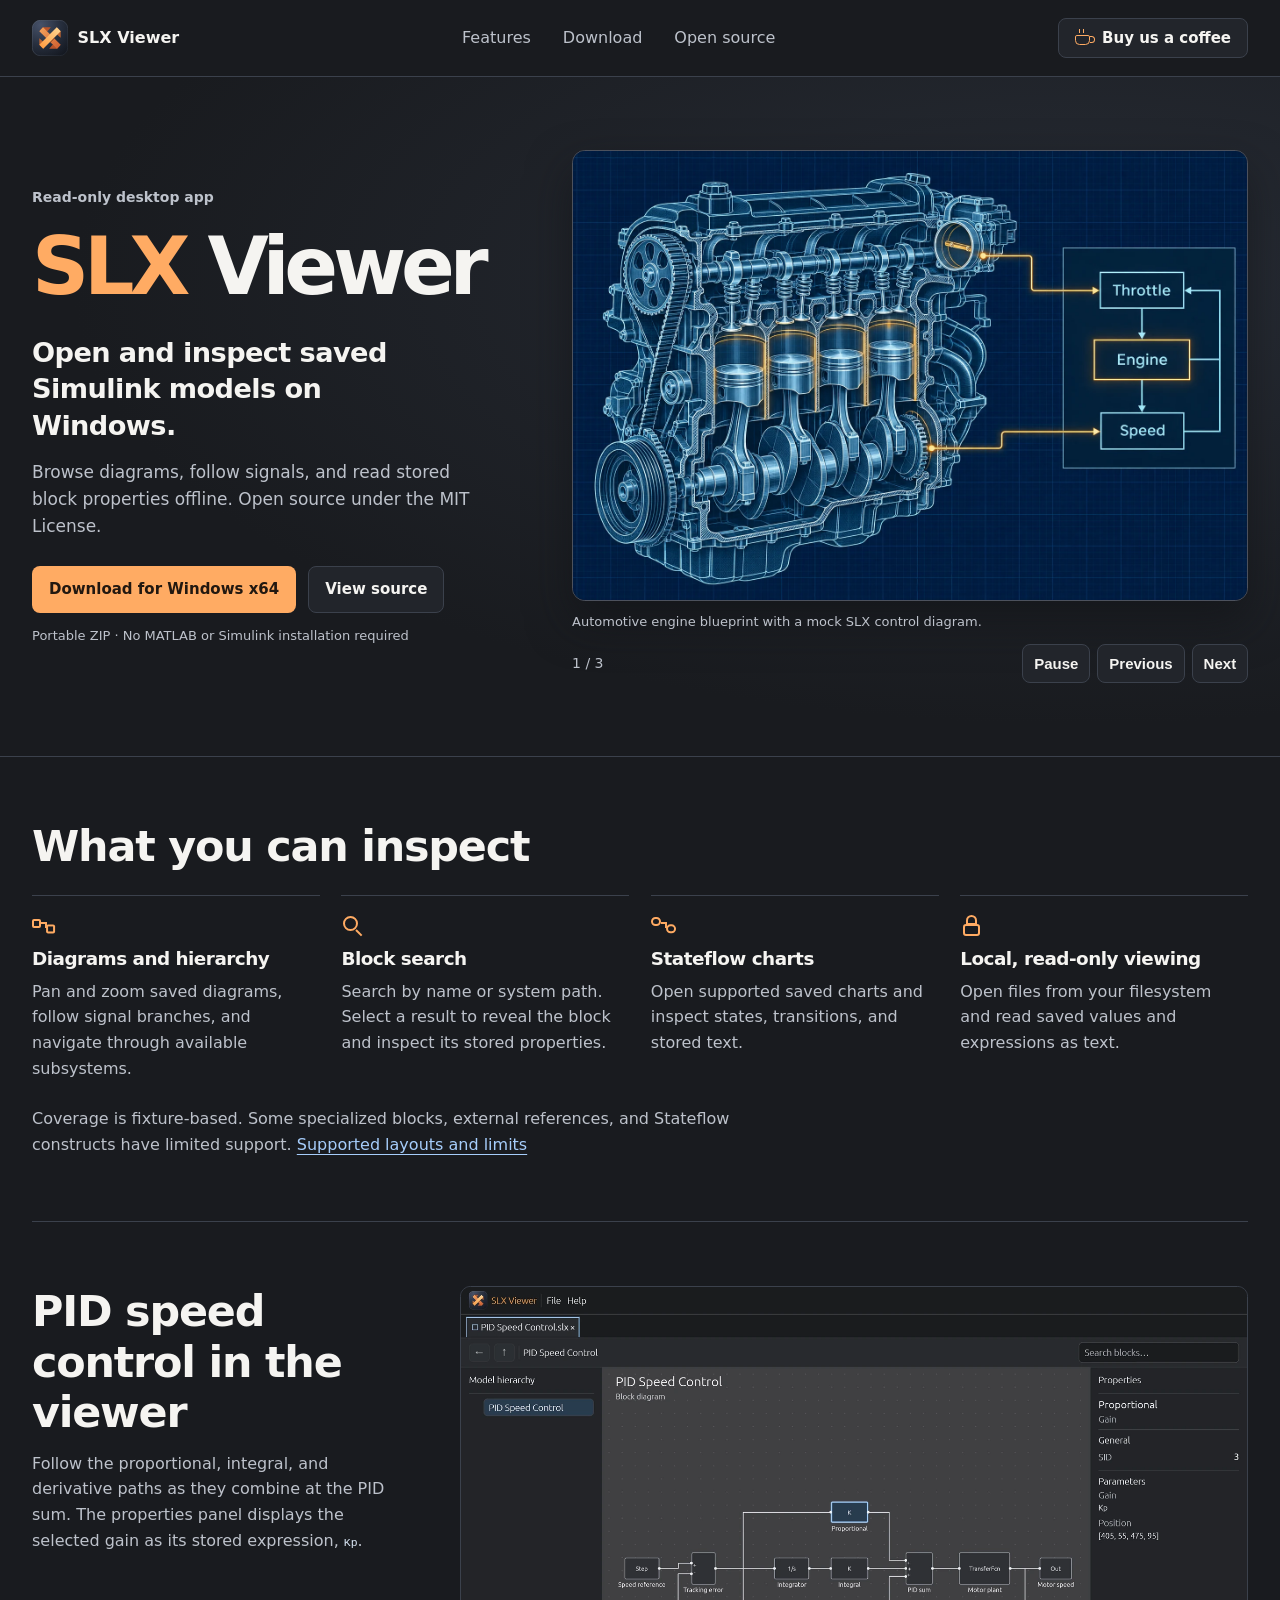
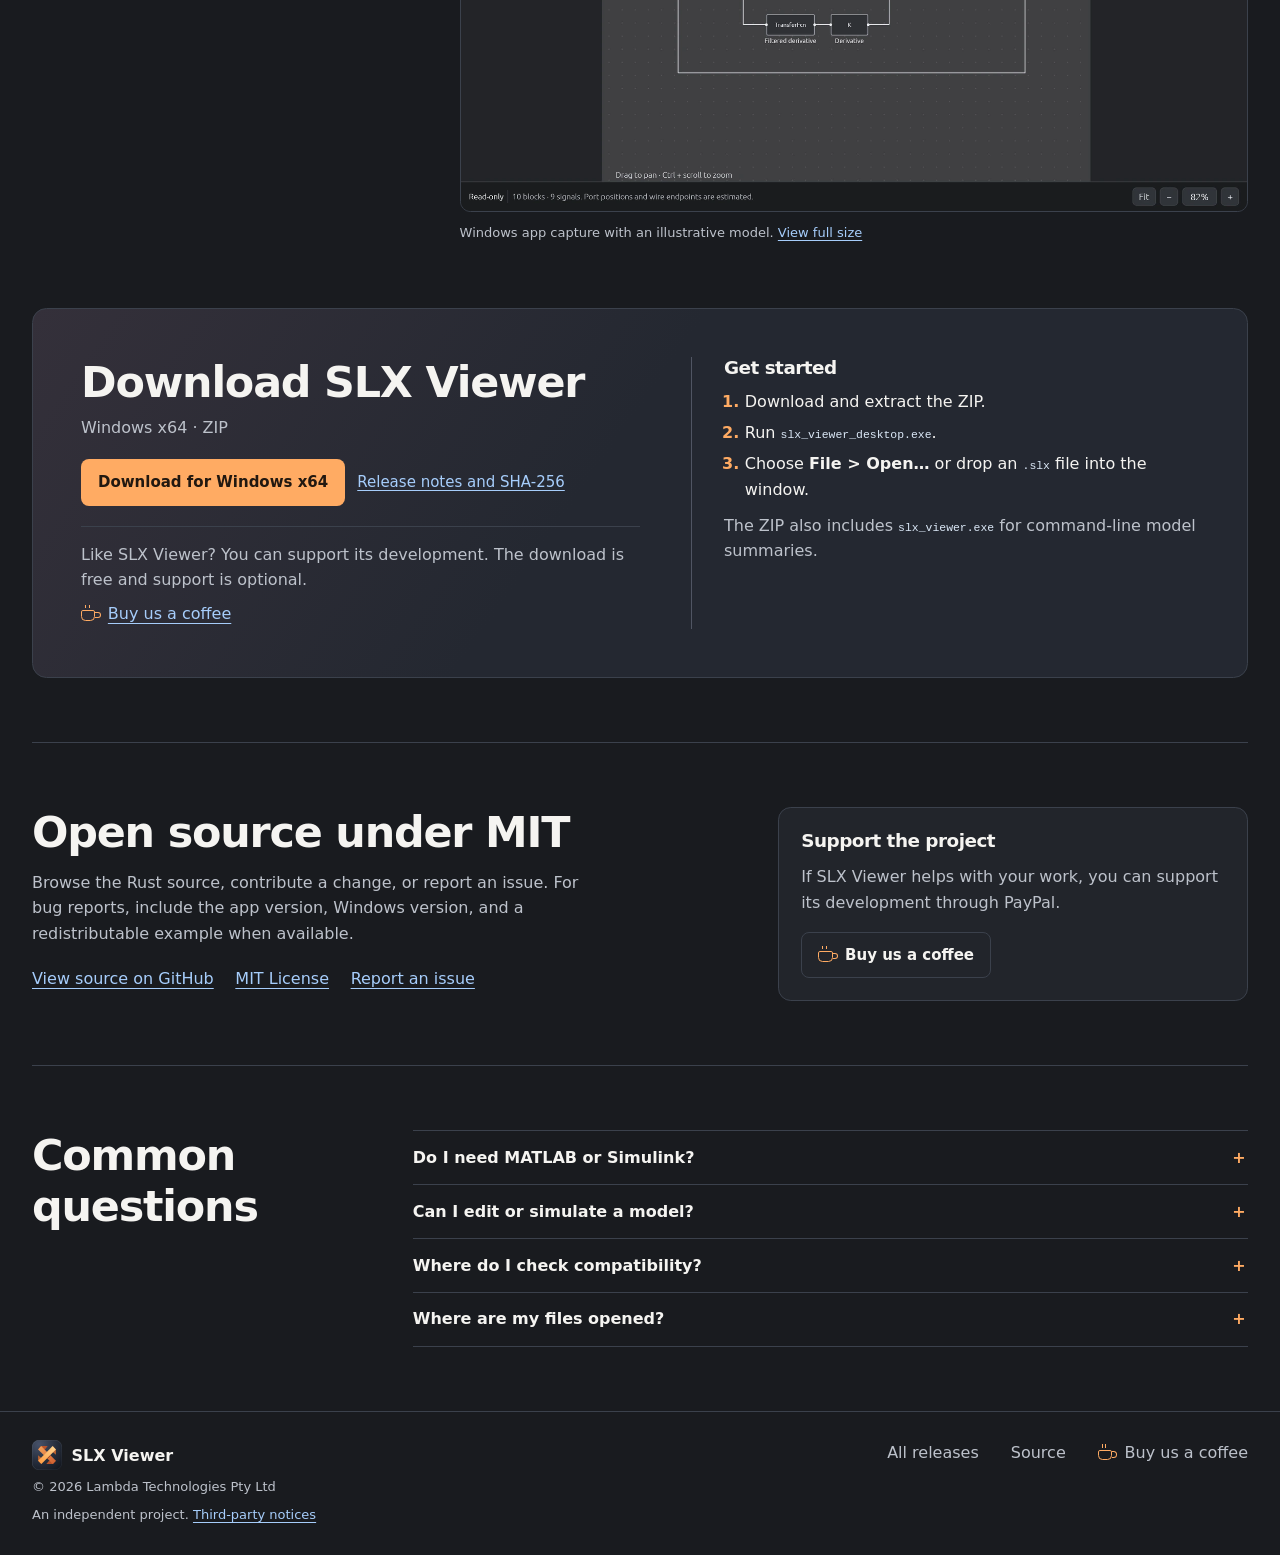
==== website/public/index.html @ ad34a879 "Update website with engineering slides and PID preview" ====
<!doctype html>
<html lang="en">
<head>
  <meta charset="utf-8">
  <meta name="viewport" content="width=device-width, initial-scale=1">
  <meta name="theme-color" content="#191b1f">
  <meta name="description" content="Inspect saved Simulink SLX models on Windows. Browse diagrams, follow signals, and read block properties offline with the open-source SLX Viewer.">
  <meta property="og:type" content="website">
  <meta property="og:title" content="SLX Viewer — Offline Simulink model viewer">
  <meta property="og:description" content="Open and inspect saved Simulink SLX models on Windows with a free, read-only desktop viewer.">
  <meta property="og:image" content="https://slxviewer-website.vercel.app/assets/hero-engine.webp">
  <meta property="og:image:alt" content="An engine blueprint beside an illustrative SLX control diagram.">
  <title>SLX Viewer — Offline Simulink model viewer</title>
  <link rel="icon" href="assets/slx-viewer-logo.svg" type="image/svg+xml">
  <link rel="stylesheet" href="styles.css">
  <script src="hero-slides.js" defer></script>
</head>
<body>
  <a class="skip" href="#main">Skip to content</a>
  <header class="site-header" id="top">
    <div class="wrap header-inner">
      <a class="brand" href="#top">
        <img src="assets/slx-viewer-logo.svg" width="36" height="36" alt="">
        <span>SLX Viewer</span>
      </a>
      <nav aria-label="Main navigation">
        <a href="#features">Features</a>
        <a href="#download">Download</a>
        <a href="#open-source">Open source</a>
      </nav>
      <a class="button button-secondary header-link coffee-button" href="https://www.paypal.com/paypalme/12dazapp"><span class="cup" aria-hidden="true"></span>Buy us a coffee</a>
    </div>
  </header>

  <main id="main">
    <section class="hero" aria-labelledby="hero-title">
      <div class="wrap hero-inner">
        <div class="hero-copy">
          <p class="platform">Read-only desktop app</p>
          <h1 id="hero-title"><span>SLX</span> Viewer</h1>
          <p class="hero-lead">Open and inspect saved Simulink models on Windows.</p>
          <p class="hero-description">Browse diagrams, follow signals, and read stored block properties offline. Open source under the MIT License.</p>
          <div class="actions">
            <a class="button button-primary" href="https://github.com/Ala-Ismail/slx_viewer/releases/latest/download/slx_viewer-windows-x64.zip">Download for Windows x64</a>
            <a class="button button-secondary" href="https://github.com/Ala-Ismail/slx_viewer">View source</a>
          </div>
          <p class="download-note">Portable ZIP · No MATLAB or Simulink installation required</p>
        </div>
        <div class="hero-carousel" role="region" aria-label="Engineering image slideshow" data-carousel>
          <figure class="hero-figure" data-slide>
            <img src="assets/hero-engine.webp" width="1536" height="1024" alt="An automotive engine blueprint beside an illustrative throttle, engine, and speed control diagram." fetchpriority="high">
            <figcaption>Automotive engine blueprint with a mock SLX control diagram.</figcaption>
          </figure>
          <figure class="hero-figure" data-slide hidden>
            <img src="assets/hero-wind.webp" width="1536" height="1024" alt="A wind turbine beside an illustrative model and equations for wind power and tip-speed ratio." fetchpriority="low">
            <figcaption>Wind turbine with a mock model and wind power equations.</figcaption>
          </figure>
          <figure class="hero-figure" data-slide hidden>
            <img src="assets/hero-race.webp" width="1536" height="1024" alt="A graphite and orange race car beneath a mock state diagram that cycles through Brake, Turn In, and Accelerate." fetchpriority="low">
            <figcaption>Race car with a mock Stateflow-style diagram for cornering.</figcaption>
          </figure>
          <div class="carousel-controls" hidden>
            <span class="slide-count" data-count aria-hidden="true">1 / 3</span>
            <div class="slide-buttons">
              <button type="button" class="button button-secondary" data-rotation>Pause</button>
              <button type="button" class="button button-secondary" data-previous>Previous</button>
              <button type="button" class="button button-secondary" data-next>Next</button>
            </div>
          </div>
          <p class="sr-only" data-announcement aria-live="polite" aria-atomic="true"></p>
        </div>
      </div>
    </section>

    <section class="wrap section" id="features" aria-labelledby="features-title">
      <h2 id="features-title">What you can inspect</h2>
      <div class="features">
        <article>
          <span class="feature-icon diagram-icon" aria-hidden="true"></span>
          <h3>Diagrams and hierarchy</h3>
          <p>Pan and zoom saved diagrams, follow signal branches, and navigate through available subsystems.</p>
        </article>
        <article>
          <span class="feature-icon search-icon" aria-hidden="true"></span>
          <h3>Block search</h3>
          <p>Search by name or system path. Select a result to reveal the block and inspect its stored properties.</p>
        </article>
        <article>
          <span class="feature-icon chart-icon" aria-hidden="true"></span>
          <h3>Stateflow charts</h3>
          <p>Open supported saved charts and inspect states, transitions, and stored text.</p>
        </article>
        <article>
          <span class="feature-icon lock-icon" aria-hidden="true"></span>
          <h3>Local, read-only viewing</h3>
          <p>Open files from your filesystem and read saved values and expressions as text.</p>
        </article>
      </div>
      <p class="compatibility">Coverage is fixture-based. Some specialized blocks, external references, and Stateflow constructs have limited support. <a href="https://github.com/Ala-Ismail/slx_viewer#14-supported-layouts-and-limits">Supported layouts and limits</a></p>
    </section>

    <section class="wrap section model-preview" aria-labelledby="pid-title">
      <div class="model-copy">
        <h2 id="pid-title">PID speed control in the viewer</h2>
        <p>Follow the proportional, integral, and derivative paths as they combine at the PID sum. The properties panel displays the selected gain as its stored expression, <code>Kp</code>.</p>
      </div>
      <figure class="model-capture">
        <img src="assets/pid-control-capture.webp" width="1536" height="1024" alt="SLX Viewer with an illustrative closed-loop PID diagram. Proportional, integral, and derivative branches feed a motor plant. The selected proportional gain is Kp." loading="lazy" decoding="async">
        <figcaption>Windows app capture with an illustrative model. <a href="assets/pid-control-capture.webp">View full size</a></figcaption>
      </figure>
    </section>

    <section class="wrap section download-section" id="download" aria-labelledby="download-title">
      <div class="download-panel">
        <div>
          <h2 id="download-title">Download SLX Viewer</h2>
          <p class="package-label">Windows x64 · ZIP</p>
          <div class="actions download-actions">
            <a class="button button-primary" href="https://github.com/Ala-Ismail/slx_viewer/releases/latest/download/slx_viewer-windows-x64.zip">Download for Windows x64</a>
            <a class="text-link" href="https://github.com/Ala-Ismail/slx_viewer/releases/latest">Release notes and SHA-256</a>
          </div>
          <div class="download-support">
            <p>Like SLX Viewer? You can support its development. The download is free and support is optional.</p>
            <a class="coffee-button" href="https://www.paypal.com/paypalme/12dazapp"><span class="cup" aria-hidden="true"></span>Buy us a coffee</a>
          </div>
        </div>
        <div class="setup">
          <h3>Get started</h3>
          <ol>
            <li>Download and extract the ZIP.</li>
            <li>Run <code>slx_viewer_desktop.exe</code>.</li>
            <li>Choose <strong>File &gt; Open…</strong> or drop an <code>.slx</code> file into the window.</li>
          </ol>
          <p>The ZIP also includes <code>slx_viewer.exe</code> for command-line model summaries.</p>
        </div>
      </div>
    </section>

    <section class="wrap section project" id="open-source" aria-labelledby="source-title">
      <div>
        <h2 id="source-title">Open source under MIT</h2>
        <p>Browse the Rust source, contribute a change, or report an issue. For bug reports, include the app version, Windows version, and a redistributable example when available.</p>
        <div class="project-links">
          <a href="https://github.com/Ala-Ismail/slx_viewer">View source on GitHub</a>
          <a href="https://github.com/Ala-Ismail/slx_viewer/blob/main/LICENSE">MIT License</a>
          <a href="https://github.com/Ala-Ismail/slx_viewer/issues">Report an issue</a>
        </div>
      </div>
      <aside class="support" aria-labelledby="support-title">
        <h3 id="support-title">Support the project</h3>
        <p>If SLX Viewer helps with your work, you can support its development through PayPal.</p>
        <a class="button button-secondary coffee-button" href="https://www.paypal.com/paypalme/12dazapp"><span class="cup" aria-hidden="true"></span>Buy us a coffee</a>
      </aside>
    </section>

    <section class="wrap section faq" aria-labelledby="faq-title">
      <h2 id="faq-title">Common questions</h2>
      <div class="questions">
        <details>
          <summary>Do I need MATLAB or Simulink?</summary>
          <p>The Windows desktop viewer runs offline without either application.</p>
        </details>
        <details>
          <summary>Can I edit or simulate a model?</summary>
          <p>SLX Viewer provides read-only inspection of saved diagrams, signals, and properties.</p>
        </details>
        <details>
          <summary>Where do I check compatibility?</summary>
          <p>See the <a href="https://github.com/Ala-Ismail/slx_viewer#14-supported-layouts-and-limits">supported layouts and limits</a> and the <a href="https://github.com/Ala-Ismail/slx_viewer/blob/main/tests/fixtures/README.md">fixture manifest</a>.</p>
        </details>
        <details>
          <summary>Where are my files opened?</summary>
          <p>The Windows app reads files from your local filesystem. The website provides information and download links.</p>
        </details>
      </div>
    </section>
  </main>

  <footer class="site-footer">
    <div class="wrap footer-inner">
      <div>
        <a class="brand" href="#top">
          <img src="assets/slx-viewer-logo.svg" width="30" height="30" loading="lazy" alt="">
          <span>SLX Viewer</span>
        </a>
        <p>© 2026 Lambda Technologies Pty Ltd</p>
        <p>An independent project. <a href="https://github.com/Ala-Ismail/slx_viewer/blob/main/THIRD_PARTY_NOTICES.txt">Third-party notices</a></p>
      </div>
      <nav aria-label="Footer navigation">
        <a href="https://github.com/Ala-Ismail/slx_viewer/releases">All releases</a>
        <a href="https://github.com/Ala-Ismail/slx_viewer">Source</a>
        <a class="coffee-button" href="https://www.paypal.com/paypalme/12dazapp"><span class="cup" aria-hidden="true"></span>Buy us a coffee</a>
      </nav>
    </div>
  </footer>
</body>
</html>
---- website/public/styles.css ----
:root {
  color-scheme: dark;
  --page: #191b1f;
  --layer: #22252b;
  --panel: #242831;
  --edge: #3b414c;
  --text: #f5f4f1;
  --muted: #bdc2cb;
  --orange: #ffab63;
  --orange-hover: #ffc087;
  --blue: #a6cdfb;
  font: 100%/1.6 Inter, system-ui, 'Segoe UI', sans-serif;
  background: var(--page);
  color: var(--text);
}

*, *::before, *::after { box-sizing: border-box; }
body, h1, h2, h3, p, figure { margin: 0; }
img { display: block; max-width: 100%; }
a { color: var(--blue); text-underline-offset: .22em; }
a:hover { color: #d7e9ff; }
:focus-visible { outline: 2px solid var(--blue); outline-offset: 4px; }
section[id] { scroll-margin-top: 1.5rem; }
code { color: #dce9f8; font-size: .88em; overflow-wrap: anywhere; }

.wrap { width: min(77.5rem, calc(100% - 4rem)); margin-inline: auto; }
.skip { position: fixed; z-index: 2; inset: .75rem auto auto .75rem; padding: .65rem 1rem; background: var(--page); transform: translateY(-200%); }
.skip:focus { transform: none; }
.site-header { border-bottom: 1px solid var(--edge); }
.header-inner { min-height: 4.75rem; display: flex; justify-content: space-between; align-items: center; gap: 1.75rem; }
.brand, .header-inner nav, .site-footer nav { display: flex; align-items: center; }
.brand { gap: .6rem; color: var(--text); font-weight: 690; text-decoration: none; white-space: nowrap; }
.brand img { flex: none; }
.header-inner nav, .site-footer nav { gap: clamp(1rem, 2.6vw, 2rem); }
nav a { color: var(--muted); text-decoration: none; }
nav a:hover, .brand:hover { color: var(--text); }
.button { display: inline-flex; min-height: 2.9rem; justify-content: center; align-items: center; padding: .65rem 1rem; border: 1px solid transparent; border-radius: .5rem; font-size: .9375rem; line-height: 1.35; font-weight: 660; text-align: center; text-decoration: none; }
.button-primary { background: var(--orange); color: #221810; }
.button-primary:hover { background: var(--orange-hover); color: #221810; }
.button-secondary { border-color: var(--edge); color: var(--text); background: var(--layer); }
.button-secondary:hover { border-color: #687485; background: #303642; color: #fff; }
.header-link { min-height: 2.55rem; padding-block: .45rem; }
.actions { display: flex; flex-wrap: wrap; align-items: center; gap: .75rem; }

.hero { background: radial-gradient(ellipse at 84% 30%, #272c35 0, var(--page) 66%); border-bottom: 1px solid var(--edge); }
.hero-inner { display: grid; grid-template-columns: minmax(0, .88fr) minmax(0, 1.22fr); align-items: center; gap: clamp(2rem, 4.1vw, 4.5rem); padding-block: clamp(3rem, 5.7vw, 5.5rem); }
.platform { margin-bottom: .75rem; color: var(--muted); font-size: .875rem; font-weight: 620; }
h1, h2, h3 { line-height: 1.18; letter-spacing: -.028em; }
h1 { font-size: clamp(3.25rem, 6.2vw, 5.65rem); letter-spacing: -.066em; }
h1 span { color: var(--orange); }
.hero-lead { max-width: 23ch; margin-top: 1.3rem; font-size: clamp(1.24rem, 2.2vw, 1.7rem); line-height: 1.35; font-weight: 610; letter-spacing: -.022em; }
.hero-description { margin-top: .9rem; max-width: 42ch; color: var(--muted); font-size: 1.0625rem; }
.hero-copy .actions { margin-top: 1.6rem; }
.download-note { margin-top: .85rem; color: var(--muted); font-size: .8125rem; }
.hero-figure img { width: 100%; height: auto; border-radius: .8rem; border: 1px solid #4c515d; box-shadow: 0 1.25rem 2.75rem #10121699; }
.hero-figure figcaption { margin-top: .7rem; font-size: .8125rem; color: var(--muted); }
.carousel-controls, .slide-buttons { display: flex; align-items: center; gap: .45rem; }
.carousel-controls { justify-content: space-between; margin-top: .7rem; }
.carousel-controls[hidden] { display: none; }
.carousel-controls .button { min-height: 2.4rem; padding: .35rem .68rem; cursor: pointer; }
.slide-count { color: var(--muted); font-size: .875rem; font-variant-numeric: tabular-nums; white-space: nowrap; }
.sr-only { position: absolute; width: 1px; height: 1px; overflow: hidden; clip-path: inset(50%); white-space: nowrap; }

.section { padding-block: clamp(2.75rem, 5vw, 4.25rem); }
h2 { font-size: clamp(1.9rem, 3.35vw, 2.8rem); }
h3 { font-size: 1.15rem; }
.features { display: grid; grid-template-columns: repeat(4, minmax(0, 1fr)); gap: 1.35rem; margin-top: 1.5rem; }
.features article { padding: 1.1rem .2rem 0 0; border-top: 1px solid var(--edge); }
.feature-icon { position: relative; display: block; width: 1.65rem; height: 1.5rem; color: var(--orange); margin-bottom: .65rem; }
.feature-icon::before, .feature-icon::after { position: absolute; content: ''; }
.diagram-icon::before { inset: .3rem auto auto 0; width: .55rem; height: .58rem; border: 2px solid; border-radius: 2px; box-shadow: .88rem .34rem 0 -2px var(--page), .88rem .34rem 0 0 currentColor; }
.diagram-icon::after { top: .51rem; left: .49rem; width: .43rem; height: .36rem; border-top: 2px solid; border-right: 2px solid; }
.search-icon::before { inset: .1rem auto auto .1rem; width: .95rem; height: .95rem; border: 2px solid; border-radius: 50%; }
.search-icon::after { inset: .92rem auto auto .91rem; width: .5rem; height: 2px; background: currentColor; transform: rotate(45deg); transform-origin: left; }
.chart-icon::before { inset: .18rem auto auto 0; width: .64rem; height: .58rem; border: 2px solid; border-radius: .35rem; box-shadow: .94rem .46rem 0 -2px var(--page), .94rem .46rem 0 0 currentColor; }
.chart-icon::after { top: .51rem; left: .61rem; width: .38rem; height: .36rem; border-top: 2px solid; border-right: 2px solid; }
.lock-icon::before { bottom: .12rem; left: .18rem; width: 1.08rem; height: .78rem; border: 2px solid; border-radius: 3px; }
.lock-icon::after { top: .04rem; left: .39rem; width: .65rem; height: .66rem; border: 2px solid; border-radius: .4rem .4rem 0 0; }
.features p, .compatibility, .project p, .questions p, .setup p { color: var(--muted); }
.features p { margin-top: .55rem; }
.compatibility { margin-top: 1.55rem; max-width: 74ch; }

.model-preview { display: grid; grid-template-columns: minmax(0, .65fr) minmax(0, 1.35fr); gap: clamp(1.5rem, 4vw, 3rem); align-items: start; border-top: 1px solid var(--edge); }
.model-copy p { margin-top: .8rem; color: var(--muted); max-width: 48ch; }
.model-capture img { width: 100%; height: auto; border: 1px solid var(--edge); border-radius: .65rem; }
.model-capture figcaption { margin-top: .65rem; color: var(--muted); font-size: .8125rem; }

.download-section { padding-top: 0; }
.download-panel { display: grid; grid-template-columns: 1.1fr 1fr; gap: clamp(1.6rem, 4vw, 4rem); padding: clamp(1.4rem, 4vw, 3rem); border: 1px solid var(--edge); border-radius: .9rem; background: linear-gradient(125deg, #34303a 0, var(--panel) 46%); }
.package-label { color: var(--muted); margin-top: .5rem; }
.download-actions { margin-top: 1.15rem; }
.download-support { margin-top: 1.3rem; padding-top: .9rem; border-top: 1px solid var(--edge); }
.download-support p { color: var(--muted); }
.download-support a { margin-top: .5rem; }
.text-link { font-size: .9375rem; }
.setup { border-left: 1px solid #505563; padding-left: clamp(1.25rem, 3vw, 2rem); }
.setup ol { margin: .65rem 0; padding-left: 1.3rem; }
.setup li + li { margin-top: .35rem; }
.setup li::marker { color: var(--orange); font-weight: 650; }

.project, .faq { border-top: 1px solid var(--edge); display: grid; grid-template-columns: minmax(0, 1.45fr) minmax(0, 1fr); gap: clamp(1.4rem, 5vw, 5rem); }
.project p { max-width: 57ch; margin-top: .8rem; }
.project-links { display: flex; flex-wrap: wrap; margin-top: 1.2rem; gap: .6rem 1.35rem; }
.support { padding: 1.4rem; border: 1px solid var(--edge); border-radius: .8rem; background: var(--layer); }
.support .button { margin-top: 1rem; }
.coffee-button { display: inline-flex; align-items: center; gap: .6rem; }
.cup { position: relative; display: inline-block; flex: none; width: .9rem; height: .66rem; margin: .23rem .18rem 0 0; border: 1.5px solid currentColor; border-radius: .12rem .12rem .28rem .28rem; color: var(--orange); }
.cup::before, .cup::after { position: absolute; content: ''; }
.cup::before { top: .05rem; left: calc(100% + 1px); width: .32rem; height: .39rem; border: 1.5px solid currentColor; border-left: 0; border-radius: 0 .25rem .25rem 0; }
.cup::after { bottom: calc(100% + 3px); left: .2rem; width: .27rem; height: .22rem; border-left: 1px solid; border-right: 1px solid; }
.faq { grid-template-columns: minmax(0, .55fr) minmax(0, 1.45fr); }
.questions details { border-bottom: 1px solid var(--edge); }
.questions details:first-child { border-top: 1px solid var(--edge); }
.questions summary { position: relative; list-style: none; padding: .85rem 2rem .85rem 0; font-weight: 610; cursor: pointer; }
.questions summary::-webkit-details-marker { display: none; }
.questions summary::after { position: absolute; inset: .85rem .15rem auto auto; content: '+'; color: var(--orange); }
.questions details[open] summary::after { content: '−'; }
.questions p { padding: 0 1.75rem .9rem 0; }

.site-footer { border-top: 1px solid var(--edge); }
.footer-inner { display: flex; justify-content: space-between; align-items: flex-start; gap: 1.5rem 2rem; padding-block: 1.8rem; }
.footer-inner p { color: var(--muted); font-size: .8125rem; margin-top: .45rem; }
.site-footer nav { flex-wrap: wrap; }

@media (max-width: 58rem) {
  .hero-inner { grid-template-columns: 1fr; gap: 2rem; }
  .hero-lead, .hero-description { max-width: 56ch; }
  .hero-carousel { max-width: 47rem; }
  .features { grid-template-columns: repeat(2, minmax(0, 1fr)); }
  .model-preview { grid-template-columns: 1fr; }
  .download-panel { grid-template-columns: 1fr; }
  .setup { border-left: 0; border-top: 1px solid #505563; padding: 1.2rem 0 0; }
}

@media (max-width: 40rem) {
  .wrap { width: calc(100% - 2rem); }
  .header-inner { flex-wrap: wrap; gap: .45rem .8rem; padding-block: .7rem; }
  .header-inner nav { order: 3; width: 100%; gap: 1.15rem; font-size: .9375rem; }
  .header-link { padding-inline: .65rem; }
  .header-inner nav a { padding-block: .3rem; }
  .hero-inner { padding-block: 2.4rem 2rem; }
  .hero-lead { margin-top: .9rem; }
  .hero-copy .actions { margin-top: 1.2rem; }
  .features, .project, .faq { grid-template-columns: 1fr; }
  .features { gap: 1.1rem; }
  .footer-inner { flex-direction: column; }
}
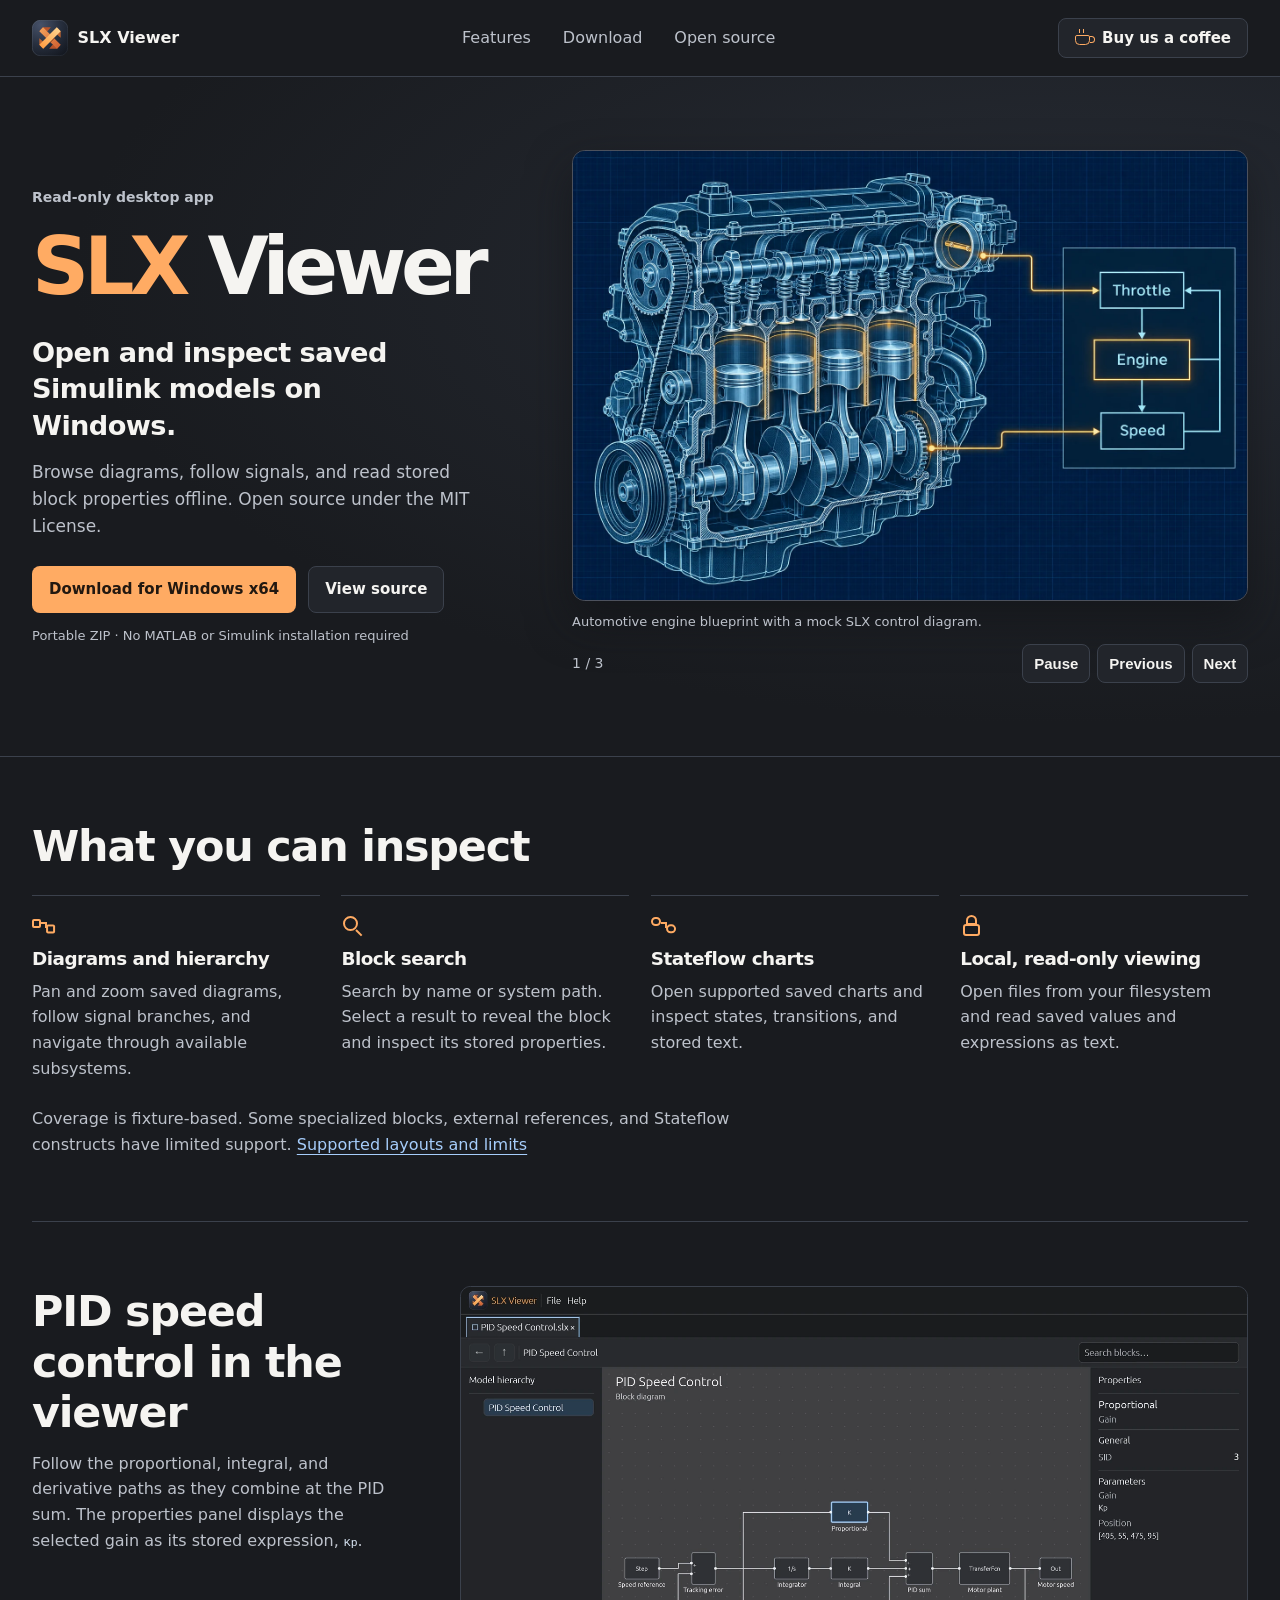
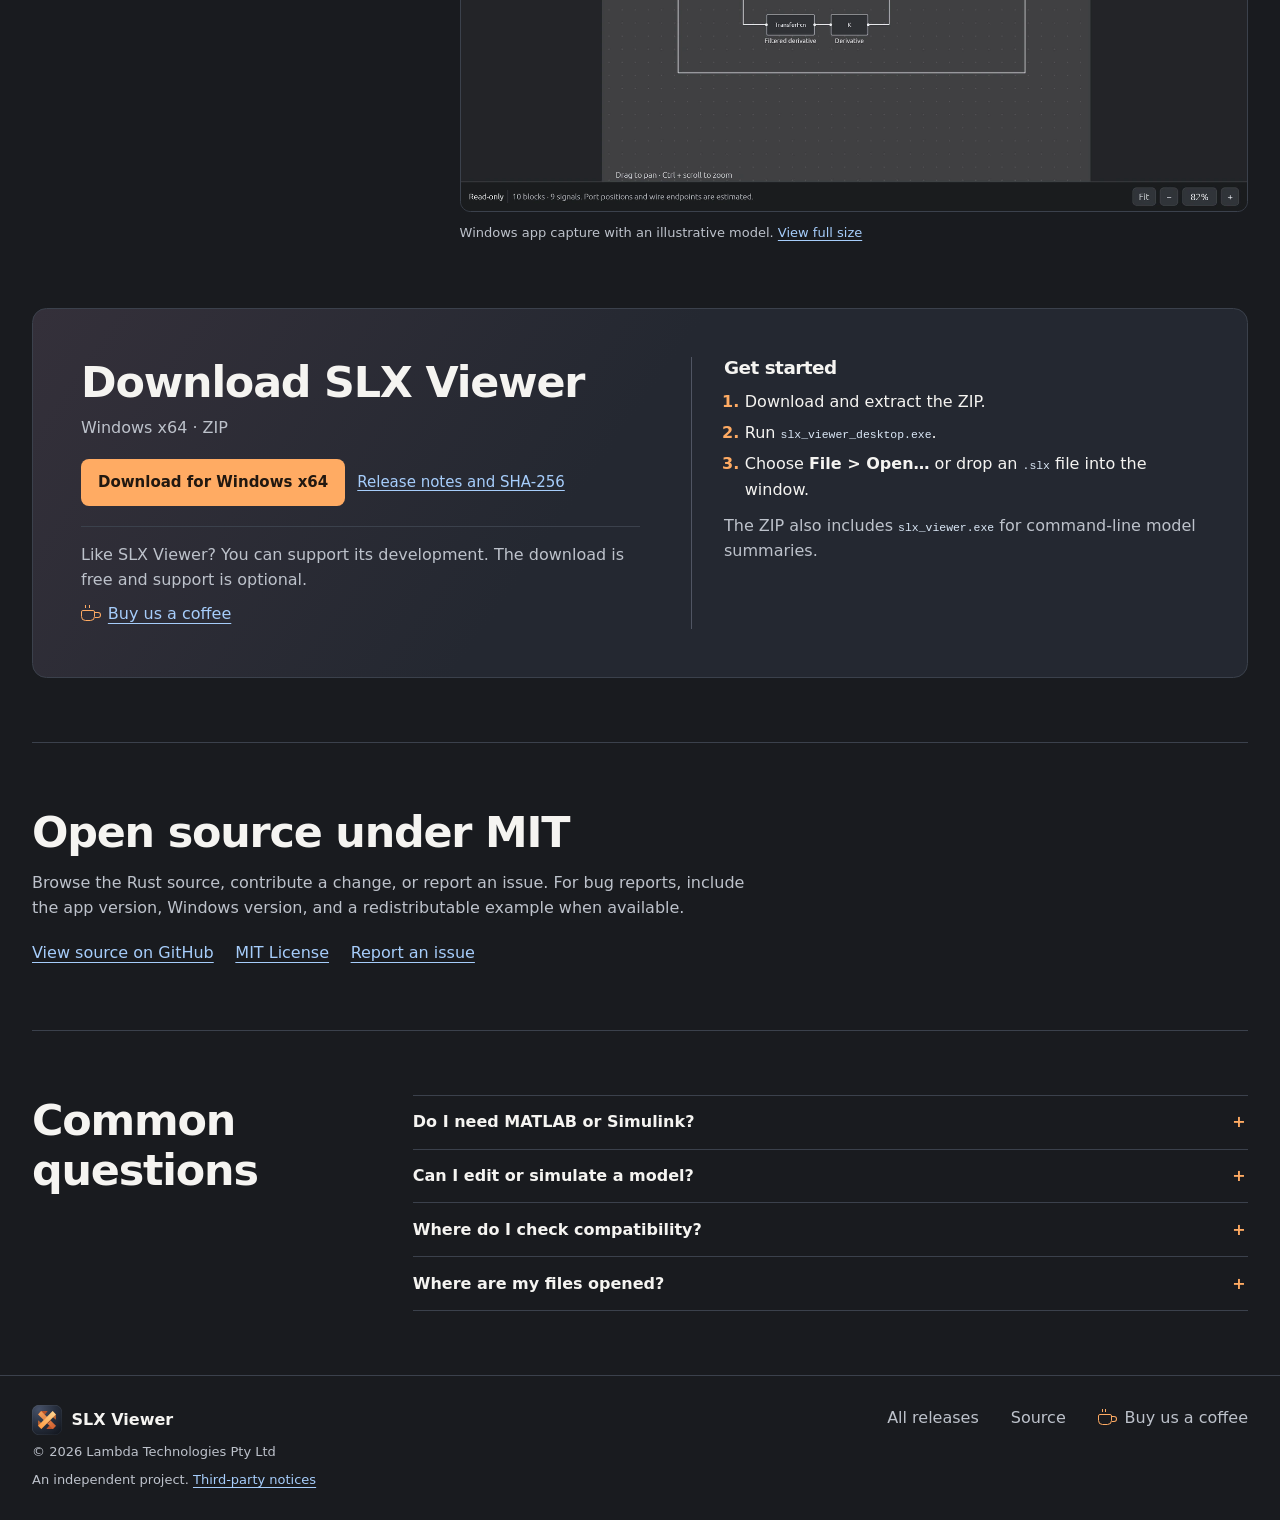
==== commit 56b93ca5: "Remove support card from Open Source section" ====
--- a/website/public/index.html
+++ b/website/public/index.html
@@ -137,20 +137,13 @@
     </section>
 
     <section class="wrap section project" id="open-source" aria-labelledby="source-title">
-      <div>
-        <h2 id="source-title">Open source under MIT</h2>
-        <p>Browse the Rust source, contribute a change, or report an issue. For bug reports, include the app version, Windows version, and a redistributable example when available.</p>
-        <div class="project-links">
-          <a href="https://github.com/Ala-Ismail/slx_viewer">View source on GitHub</a>
-          <a href="https://github.com/Ala-Ismail/slx_viewer/blob/main/LICENSE">MIT License</a>
-          <a href="https://github.com/Ala-Ismail/slx_viewer/issues">Report an issue</a>
-        </div>
+      <h2 id="source-title">Open source under MIT</h2>
+      <p>Browse the Rust source, contribute a change, or report an issue. For bug reports, include the app version, Windows version, and a redistributable example when available.</p>
+      <div class="project-links">
+        <a href="https://github.com/Ala-Ismail/slx_viewer">View source on GitHub</a>
+        <a href="https://github.com/Ala-Ismail/slx_viewer/blob/main/LICENSE">MIT License</a>
+        <a href="https://github.com/Ala-Ismail/slx_viewer/issues">Report an issue</a>
       </div>
-      <aside class="support" aria-labelledby="support-title">
-        <h3 id="support-title">Support the project</h3>
-        <p>If SLX Viewer helps with your work, you can support its development through PayPal.</p>
-        <a class="button button-secondary coffee-button" href="https://www.paypal.com/paypalme/12dazapp"><span class="cup" aria-hidden="true"></span>Buy us a coffee</a>
-      </aside>
     </section>
 
     <section class="wrap section faq" aria-labelledby="faq-title">
--- a/website/public/styles.css
+++ b/website/public/styles.css
@@ -98,17 +98,15 @@
 .setup li + li { margin-top: .35rem; }
 .setup li::marker { color: var(--orange); font-weight: 650; }
 
-.project, .faq { border-top: 1px solid var(--edge); display: grid; grid-template-columns: minmax(0, 1.45fr) minmax(0, 1fr); gap: clamp(1.4rem, 5vw, 5rem); }
-.project p { max-width: 57ch; margin-top: .8rem; }
+.project, .faq { border-top: 1px solid var(--edge); }
+.project p { max-width: 72ch; margin-top: .8rem; }
 .project-links { display: flex; flex-wrap: wrap; margin-top: 1.2rem; gap: .6rem 1.35rem; }
-.support { padding: 1.4rem; border: 1px solid var(--edge); border-radius: .8rem; background: var(--layer); }
-.support .button { margin-top: 1rem; }
 .coffee-button { display: inline-flex; align-items: center; gap: .6rem; }
 .cup { position: relative; display: inline-block; flex: none; width: .9rem; height: .66rem; margin: .23rem .18rem 0 0; border: 1.5px solid currentColor; border-radius: .12rem .12rem .28rem .28rem; color: var(--orange); }
 .cup::before, .cup::after { position: absolute; content: ''; }
 .cup::before { top: .05rem; left: calc(100% + 1px); width: .32rem; height: .39rem; border: 1.5px solid currentColor; border-left: 0; border-radius: 0 .25rem .25rem 0; }
 .cup::after { bottom: calc(100% + 3px); left: .2rem; width: .27rem; height: .22rem; border-left: 1px solid; border-right: 1px solid; }
-.faq { grid-template-columns: minmax(0, .55fr) minmax(0, 1.45fr); }
+.faq { display: grid; grid-template-columns: minmax(0, .55fr) minmax(0, 1.45fr); gap: clamp(1.4rem, 5vw, 5rem); }
 .questions details { border-bottom: 1px solid var(--edge); }
 .questions details:first-child { border-top: 1px solid var(--edge); }
 .questions summary { position: relative; list-style: none; padding: .85rem 2rem .85rem 0; font-weight: 610; cursor: pointer; }
@@ -141,7 +139,7 @@
   .hero-inner { padding-block: 2.4rem 2rem; }
   .hero-lead { margin-top: .9rem; }
   .hero-copy .actions { margin-top: 1.2rem; }
-  .features, .project, .faq { grid-template-columns: 1fr; }
+  .features, .faq { grid-template-columns: 1fr; }
   .features { gap: 1.1rem; }
   .footer-inner { flex-direction: column; }
 }
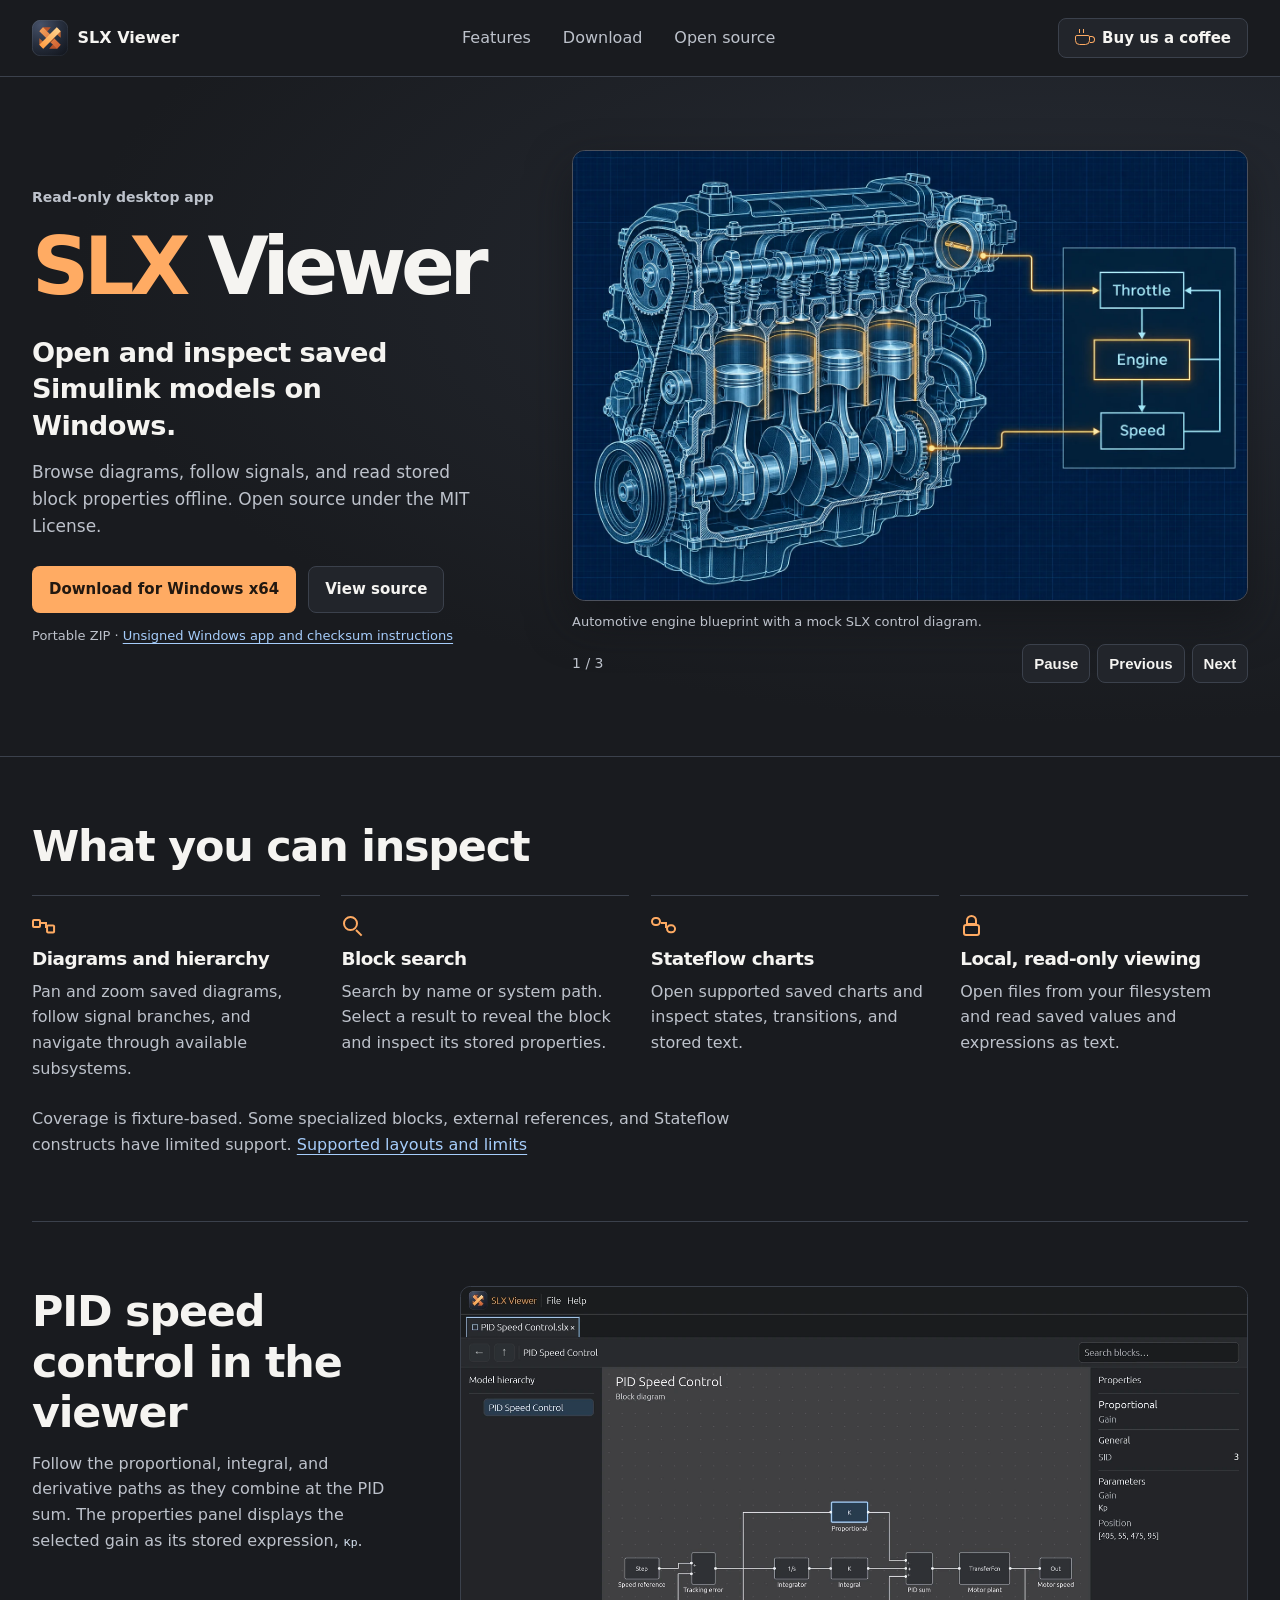
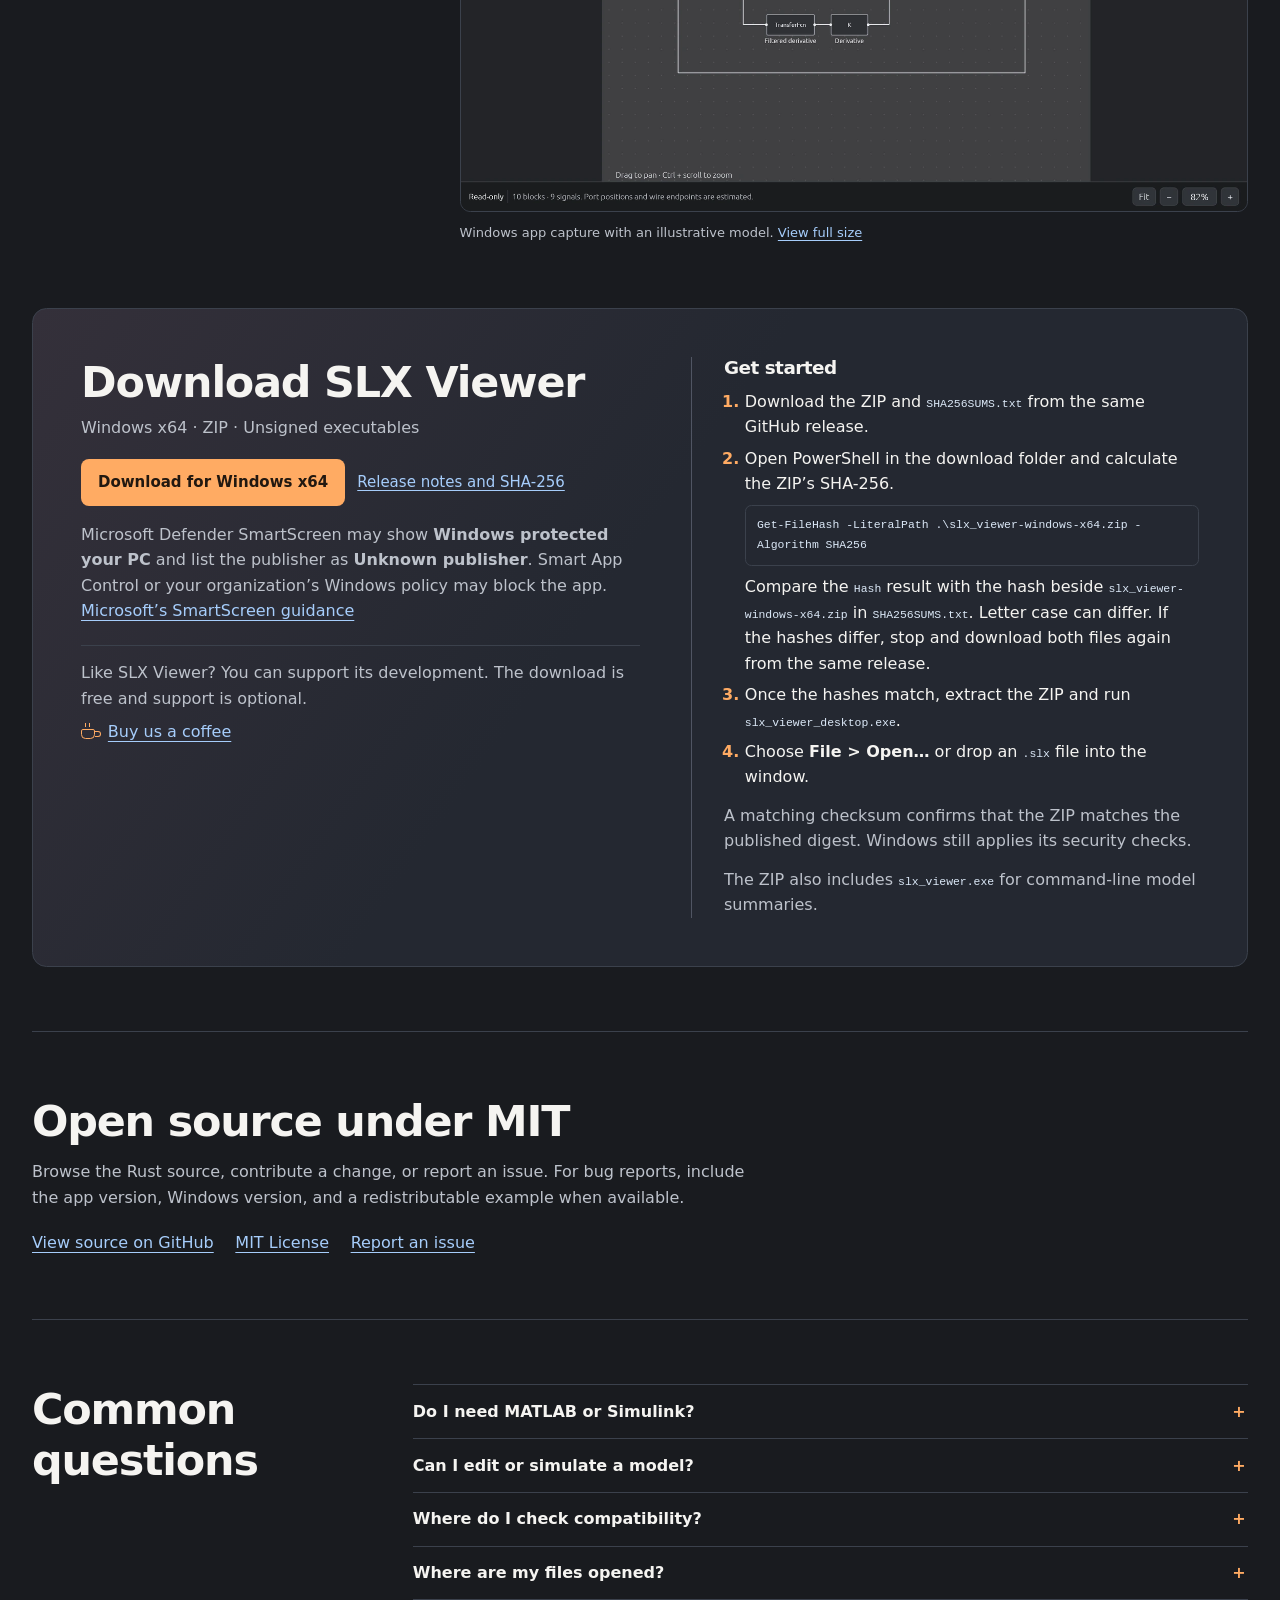
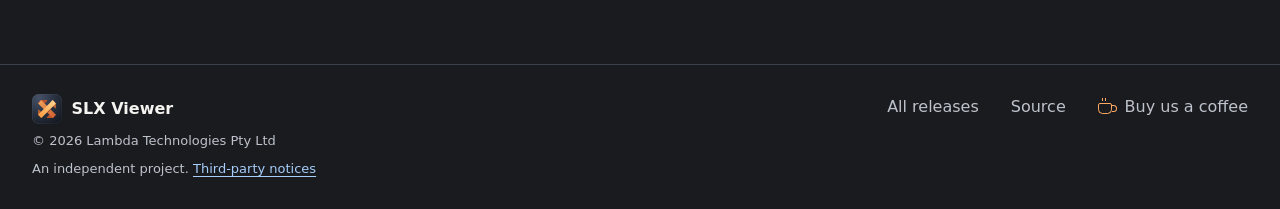
==== commit 21f26b6b: "Document Windows signing status and checksum verification" ====
--- a/website/public/index.html
+++ b/website/public/index.html
@@ -44,7 +44,7 @@
             <a class="button button-primary" href="https://github.com/Ala-Ismail/slx_viewer/releases/latest/download/slx_viewer-windows-x64.zip">Download for Windows x64</a>
             <a class="button button-secondary" href="https://github.com/Ala-Ismail/slx_viewer">View source</a>
           </div>
-          <p class="download-note">Portable ZIP · No MATLAB or Simulink installation required</p>
+          <p class="download-note">Portable ZIP · <a href="#verify-download">Unsigned Windows app and checksum instructions</a></p>
         </div>
         <div class="hero-carousel" role="region" aria-label="Engineering image slideshow" data-carousel>
           <figure class="hero-figure" data-slide>
@@ -52,8 +52,8 @@
             <figcaption>Automotive engine blueprint with a mock SLX control diagram.</figcaption>
           </figure>
           <figure class="hero-figure" data-slide hidden>
-            <img src="assets/hero-wind.webp" width="1536" height="1024" alt="A wind turbine beside an illustrative model and equations for wind power and tip-speed ratio." fetchpriority="low">
-            <figcaption>Wind turbine with a mock model and wind power equations.</figcaption>
+            <img src="assets/hero-wind.webp" width="1536" height="1024" alt="Close-up of a wind turbine with a blue cutaway revealing the shaft, gearbox, and generator inside the nacelle." fetchpriority="low">
+            <figcaption>Wind turbine with an illustrative blueprint cutaway.</figcaption>
           </figure>
           <figure class="hero-figure" data-slide hidden>
             <img src="assets/hero-race.webp" width="1536" height="1024" alt="A graphite and orange race car beneath a mock state diagram that cycles through Brake, Turn In, and Accelerate." fetchpriority="low">
@@ -114,11 +114,12 @@
       <div class="download-panel">
         <div>
           <h2 id="download-title">Download SLX Viewer</h2>
-          <p class="package-label">Windows x64 · ZIP</p>
+          <p class="package-label">Windows x64 · ZIP · Unsigned executables</p>
           <div class="actions download-actions">
             <a class="button button-primary" href="https://github.com/Ala-Ismail/slx_viewer/releases/latest/download/slx_viewer-windows-x64.zip">Download for Windows x64</a>
             <a class="text-link" href="https://github.com/Ala-Ismail/slx_viewer/releases/latest">Release notes and SHA-256</a>
           </div>
+          <p class="windows-warning">Microsoft Defender SmartScreen may show <strong>Windows protected your PC</strong> and list the publisher as <strong>Unknown publisher</strong>. Smart App Control or your organization’s Windows policy may block the app. <a href="https://learn.microsoft.com/windows/apps/package-and-deploy/smartscreen-reputation">Microsoft’s SmartScreen guidance</a></p>
           <div class="download-support">
             <p>Like SLX Viewer? You can support its development. The download is free and support is optional.</p>
             <a class="coffee-button" href="https://www.paypal.com/paypalme/12dazapp"><span class="cup" aria-hidden="true"></span>Buy us a coffee</a>
@@ -127,10 +128,16 @@
         <div class="setup">
           <h3>Get started</h3>
           <ol>
-            <li>Download and extract the ZIP.</li>
-            <li>Run <code>slx_viewer_desktop.exe</code>.</li>
+            <li>Download the ZIP and <code>SHA256SUMS.txt</code> from the same GitHub release.</li>
+            <li id="verify-download">
+              Open PowerShell in the download folder and calculate the ZIP’s SHA-256.
+              <pre><code>Get-FileHash -LiteralPath .\slx_viewer-windows-x64.zip -Algorithm SHA256</code></pre>
+              Compare the <code>Hash</code> result with the hash beside <code>slx_viewer-windows-x64.zip</code> in <code>SHA256SUMS.txt</code>. Letter case can differ. If the hashes differ, stop and download both files again from the same release.
+            </li>
+            <li>Once the hashes match, extract the ZIP and run <code>slx_viewer_desktop.exe</code>.</li>
             <li>Choose <strong>File &gt; Open…</strong> or drop an <code>.slx</code> file into the window.</li>
           </ol>
+          <p class="checksum-note">A matching checksum confirms that the ZIP matches the published digest. Windows still applies its security checks.</p>
           <p>The ZIP also includes <code>slx_viewer.exe</code> for command-line model summaries.</p>
         </div>
       </div>
--- a/website/public/styles.css
+++ b/website/public/styles.css
@@ -89,6 +89,7 @@
 .download-panel { display: grid; grid-template-columns: 1.1fr 1fr; gap: clamp(1.6rem, 4vw, 4rem); padding: clamp(1.4rem, 4vw, 3rem); border: 1px solid var(--edge); border-radius: .9rem; background: linear-gradient(125deg, #34303a 0, var(--panel) 46%); }
 .package-label { color: var(--muted); margin-top: .5rem; }
 .download-actions { margin-top: 1.15rem; }
+.windows-warning { margin-top: 1rem; color: var(--muted); }
 .download-support { margin-top: 1.3rem; padding-top: .9rem; border-top: 1px solid var(--edge); }
 .download-support p { color: var(--muted); }
 .download-support a { margin-top: .5rem; }
@@ -97,6 +98,8 @@
 .setup ol { margin: .65rem 0; padding-left: 1.3rem; }
 .setup li + li { margin-top: .35rem; }
 .setup li::marker { color: var(--orange); font-weight: 650; }
+.setup pre { margin: .5rem 0; padding: .55rem .7rem; border: 1px solid var(--edge); border-radius: .4rem; white-space: pre-wrap; overflow-wrap: anywhere; }
+.checksum-note { margin: .8rem 0; color: var(--muted); }
 
 .project, .faq { border-top: 1px solid var(--edge); }
 .project p { max-width: 72ch; margin-top: .8rem; }
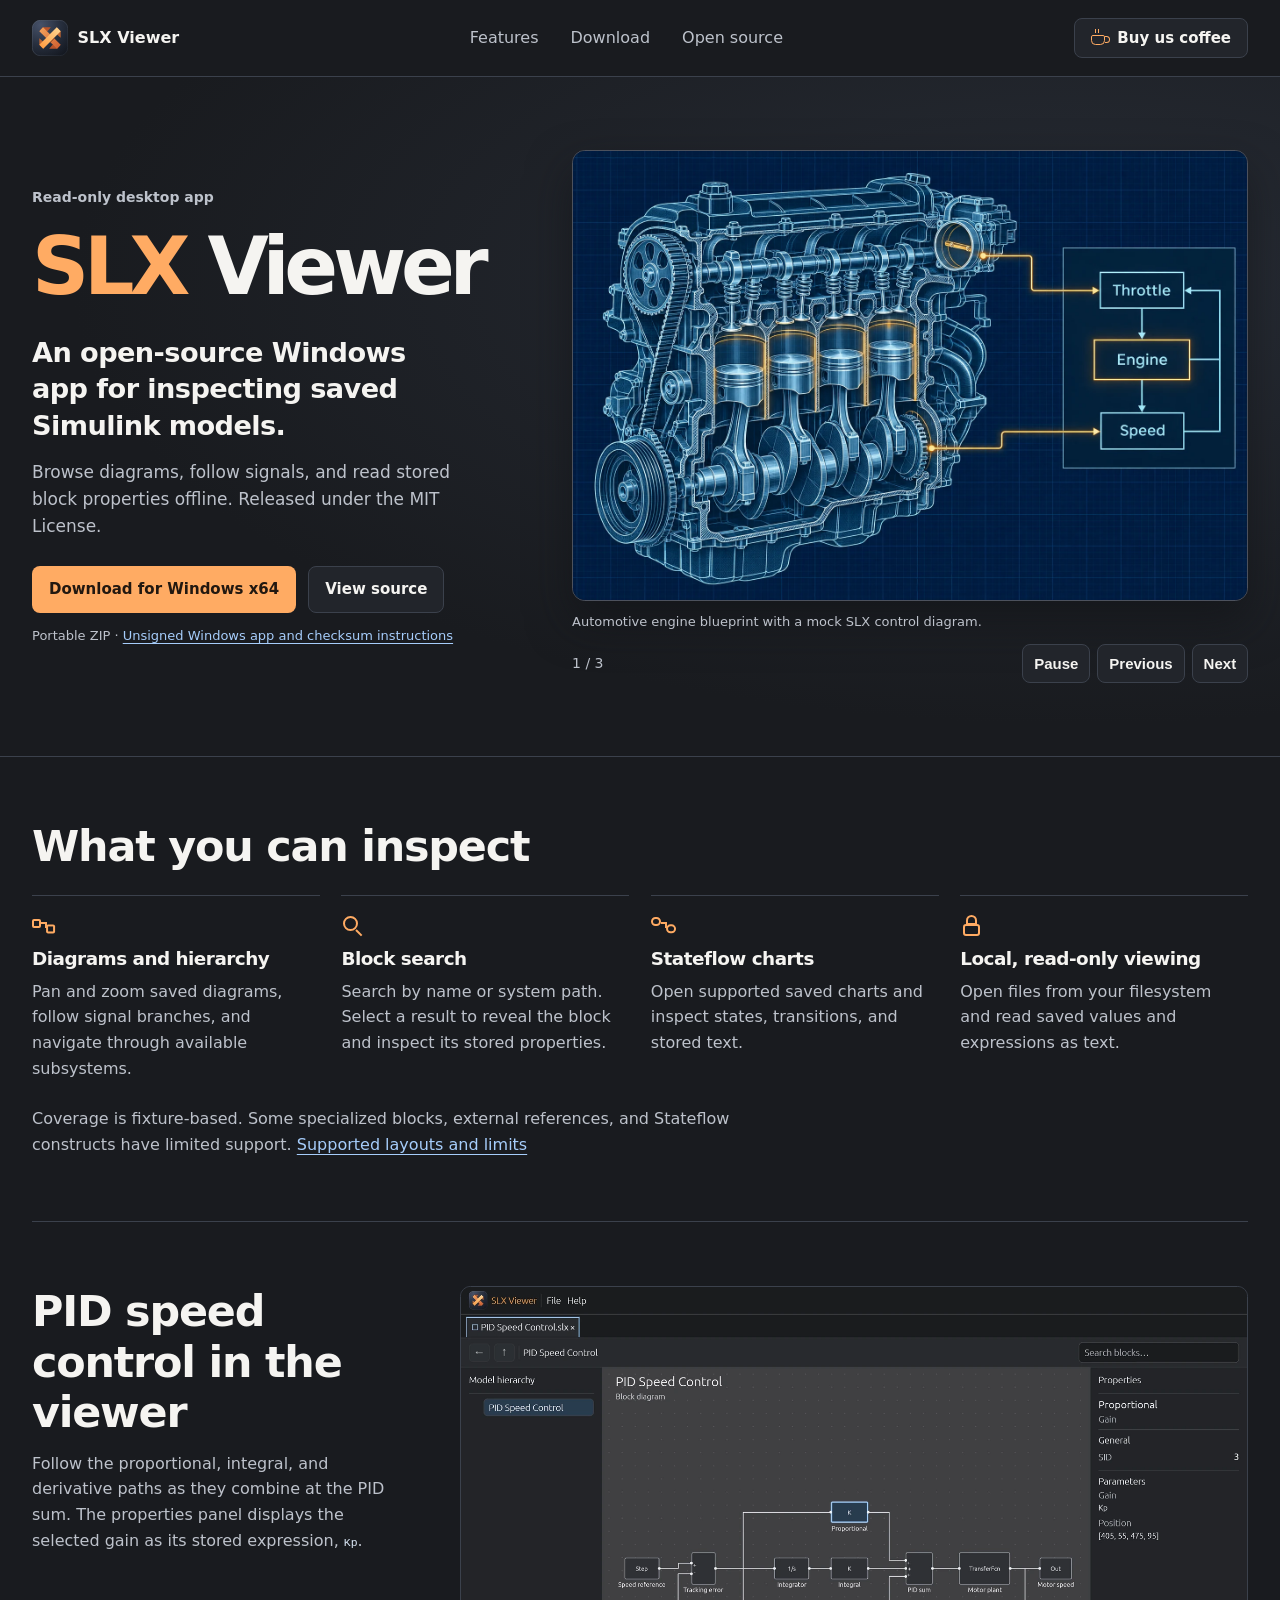
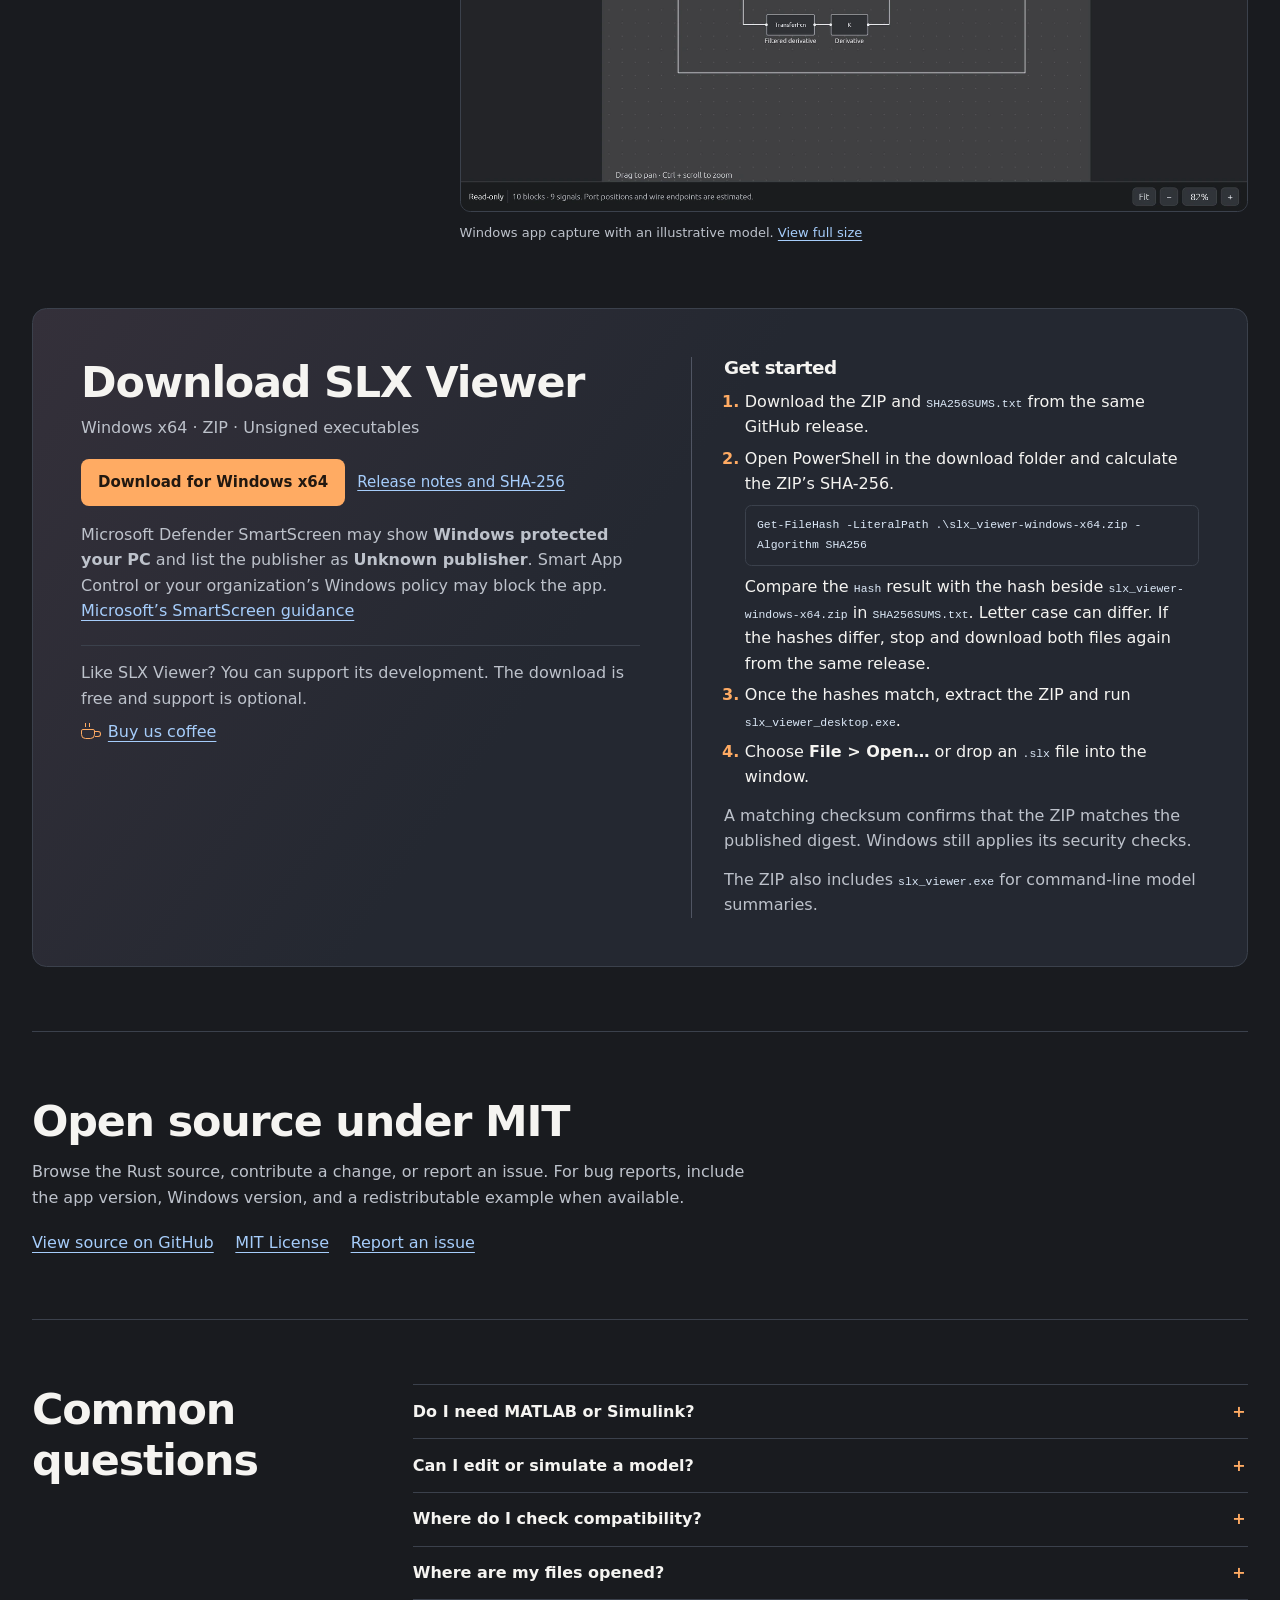
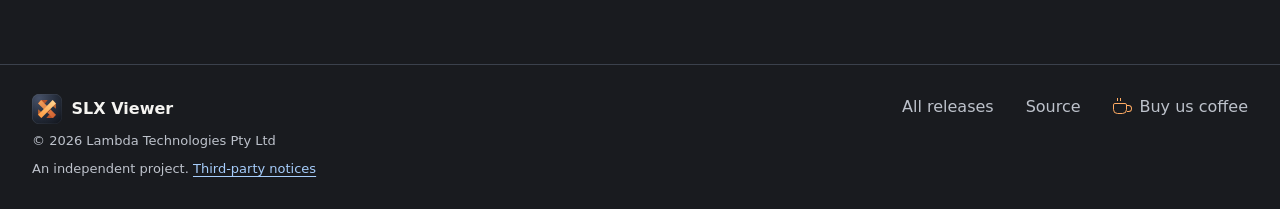
==== commit cc35ca2b: "Highlight open source and update website support labels" ====
--- a/website/public/index.html
+++ b/website/public/index.html
@@ -28,7 +28,7 @@
         <a href="#download">Download</a>
         <a href="#open-source">Open source</a>
       </nav>
-      <a class="button button-secondary header-link coffee-button" href="https://www.paypal.com/paypalme/12dazapp"><span class="cup" aria-hidden="true"></span>Buy us a coffee</a>
+      <a class="button button-secondary header-link coffee-button" href="https://www.paypal.com/paypalme/12dazapp"><span class="cup" aria-hidden="true"></span>Buy us coffee</a>
     </div>
   </header>
 
@@ -38,8 +38,8 @@
         <div class="hero-copy">
           <p class="platform">Read-only desktop app</p>
           <h1 id="hero-title"><span>SLX</span> Viewer</h1>
-          <p class="hero-lead">Open and inspect saved Simulink models on Windows.</p>
-          <p class="hero-description">Browse diagrams, follow signals, and read stored block properties offline. Open source under the MIT License.</p>
+          <p class="hero-lead">An open-source Windows app for inspecting saved Simulink models.</p>
+          <p class="hero-description">Browse diagrams, follow signals, and read stored block properties offline. Released under the MIT License.</p>
           <div class="actions">
             <a class="button button-primary" href="https://github.com/Ala-Ismail/slx_viewer/releases/latest/download/slx_viewer-windows-x64.zip">Download for Windows x64</a>
             <a class="button button-secondary" href="https://github.com/Ala-Ismail/slx_viewer">View source</a>
@@ -122,7 +122,7 @@
           <p class="windows-warning">Microsoft Defender SmartScreen may show <strong>Windows protected your PC</strong> and list the publisher as <strong>Unknown publisher</strong>. Smart App Control or your organization’s Windows policy may block the app. <a href="https://learn.microsoft.com/windows/apps/package-and-deploy/smartscreen-reputation">Microsoft’s SmartScreen guidance</a></p>
           <div class="download-support">
             <p>Like SLX Viewer? You can support its development. The download is free and support is optional.</p>
-            <a class="coffee-button" href="https://www.paypal.com/paypalme/12dazapp"><span class="cup" aria-hidden="true"></span>Buy us a coffee</a>
+            <a class="coffee-button" href="https://www.paypal.com/paypalme/12dazapp"><span class="cup" aria-hidden="true"></span>Buy us coffee</a>
           </div>
         </div>
         <div class="setup">
@@ -189,7 +189,7 @@
       <nav aria-label="Footer navigation">
         <a href="https://github.com/Ala-Ismail/slx_viewer/releases">All releases</a>
         <a href="https://github.com/Ala-Ismail/slx_viewer">Source</a>
-        <a class="coffee-button" href="https://www.paypal.com/paypalme/12dazapp"><span class="cup" aria-hidden="true"></span>Buy us a coffee</a>
+        <a class="coffee-button" href="https://www.paypal.com/paypalme/12dazapp"><span class="cup" aria-hidden="true"></span>Buy us coffee</a>
       </nav>
     </div>
   </footer>
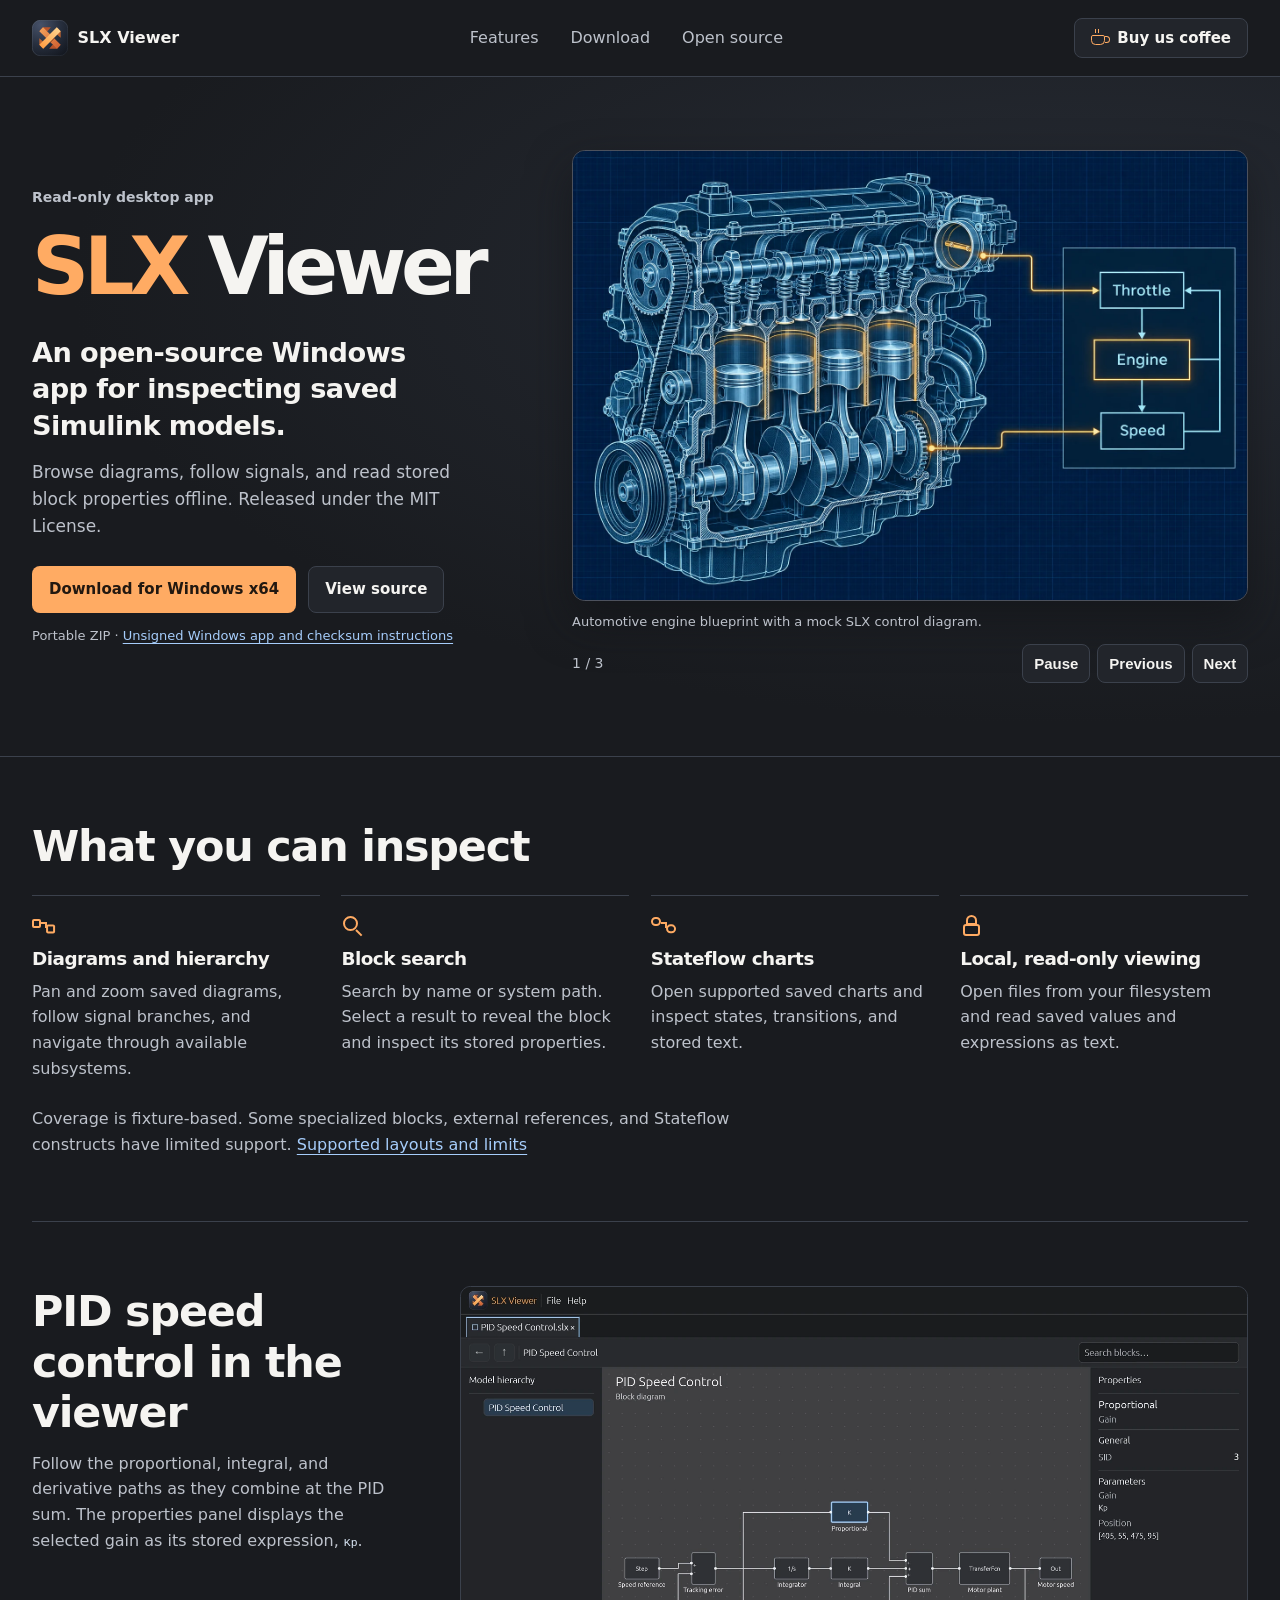
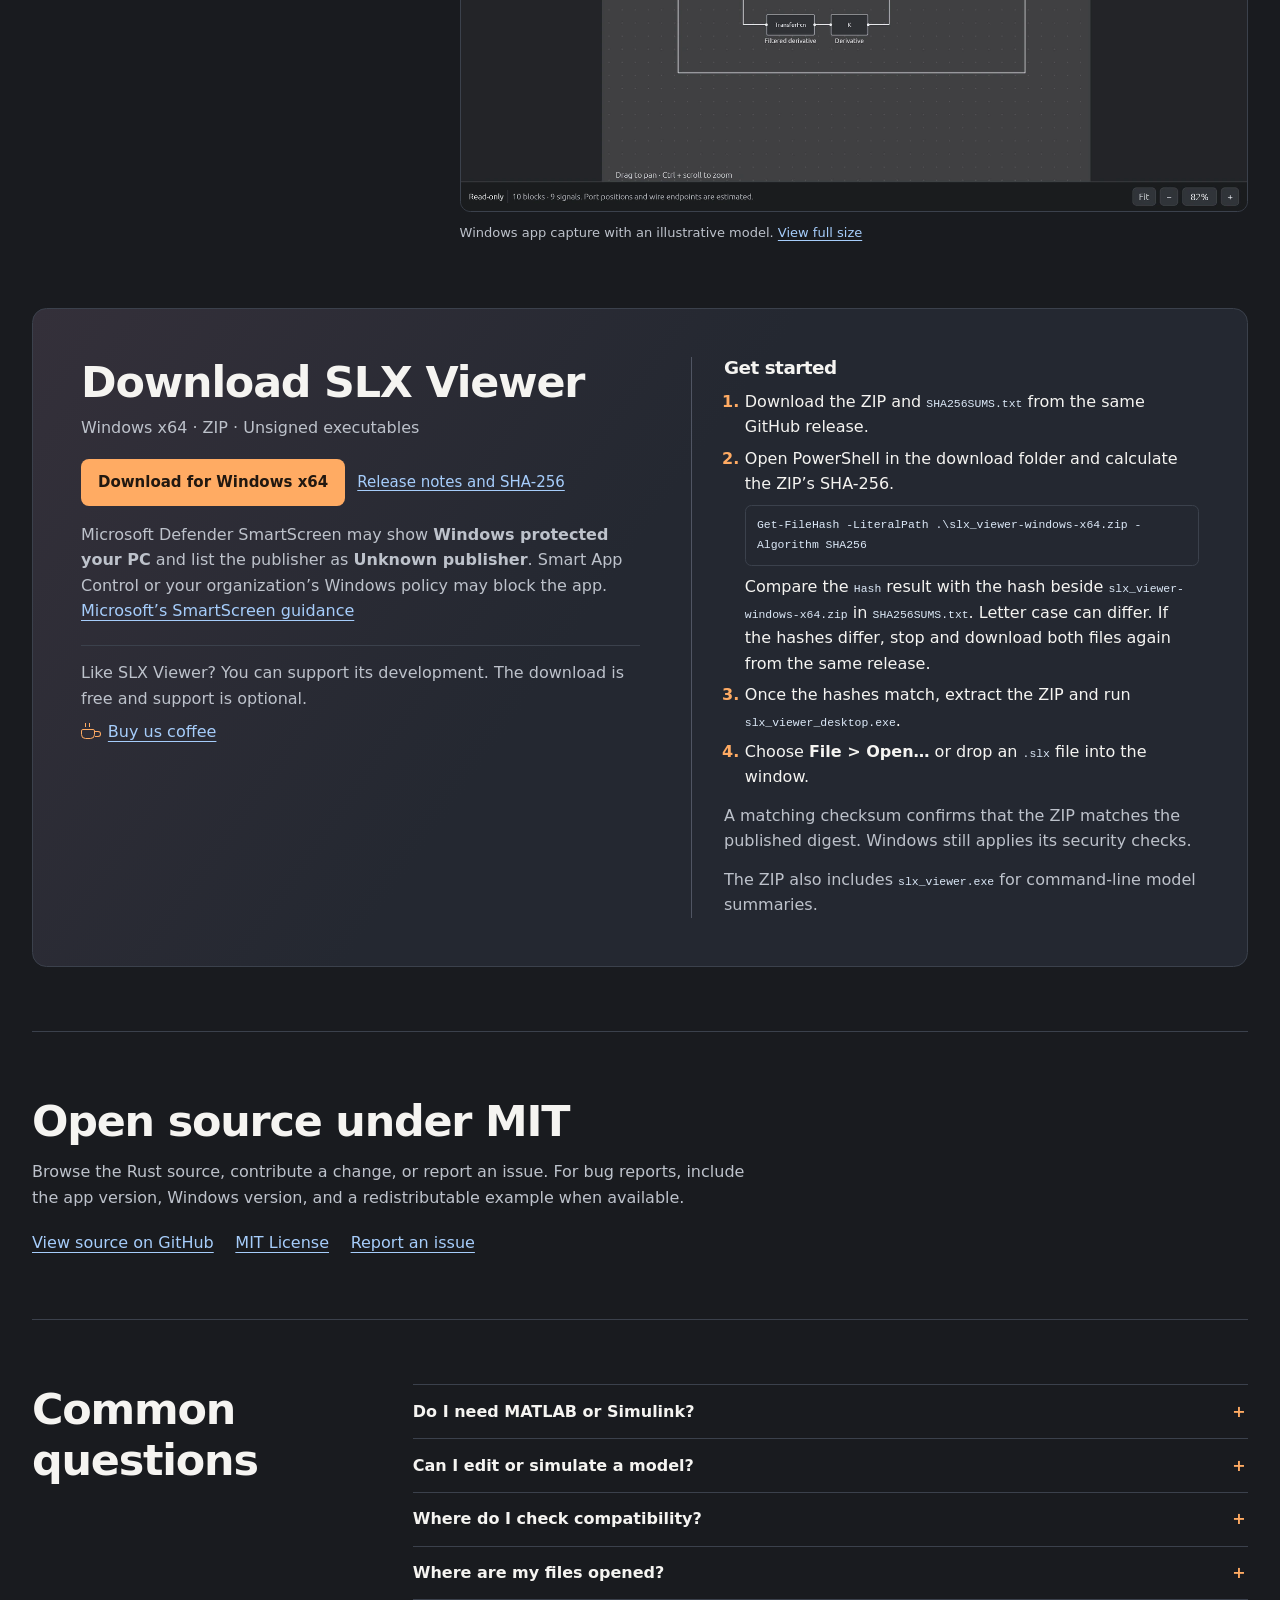
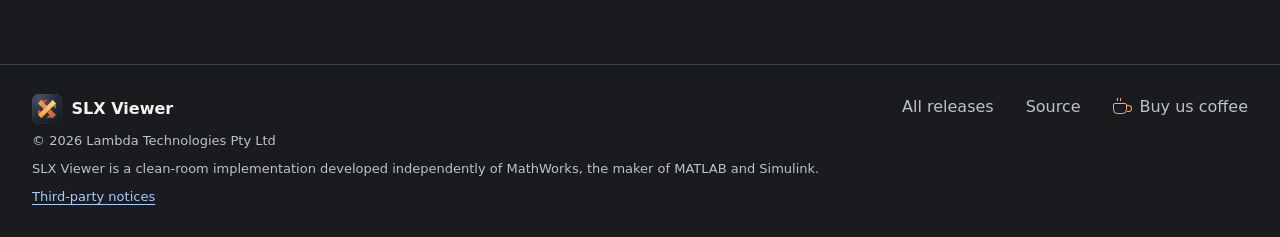
==== commit 9088a38f: "Document clean-room implementation and MathWorks independence" ====
--- a/website/public/index.html
+++ b/website/public/index.html
@@ -184,7 +184,8 @@
           <span>SLX Viewer</span>
         </a>
         <p>© 2026 Lambda Technologies Pty Ltd</p>
-        <p>An independent project. <a href="https://github.com/Ala-Ismail/slx_viewer/blob/main/THIRD_PARTY_NOTICES.txt">Third-party notices</a></p>
+        <p>SLX Viewer is a clean-room implementation developed independently of MathWorks, the maker of MATLAB and Simulink.</p>
+        <p><a href="https://github.com/Ala-Ismail/slx_viewer/blob/main/THIRD_PARTY_NOTICES.txt">Third-party notices</a></p>
       </div>
       <nav aria-label="Footer navigation">
         <a href="https://github.com/Ala-Ismail/slx_viewer/releases">All releases</a>
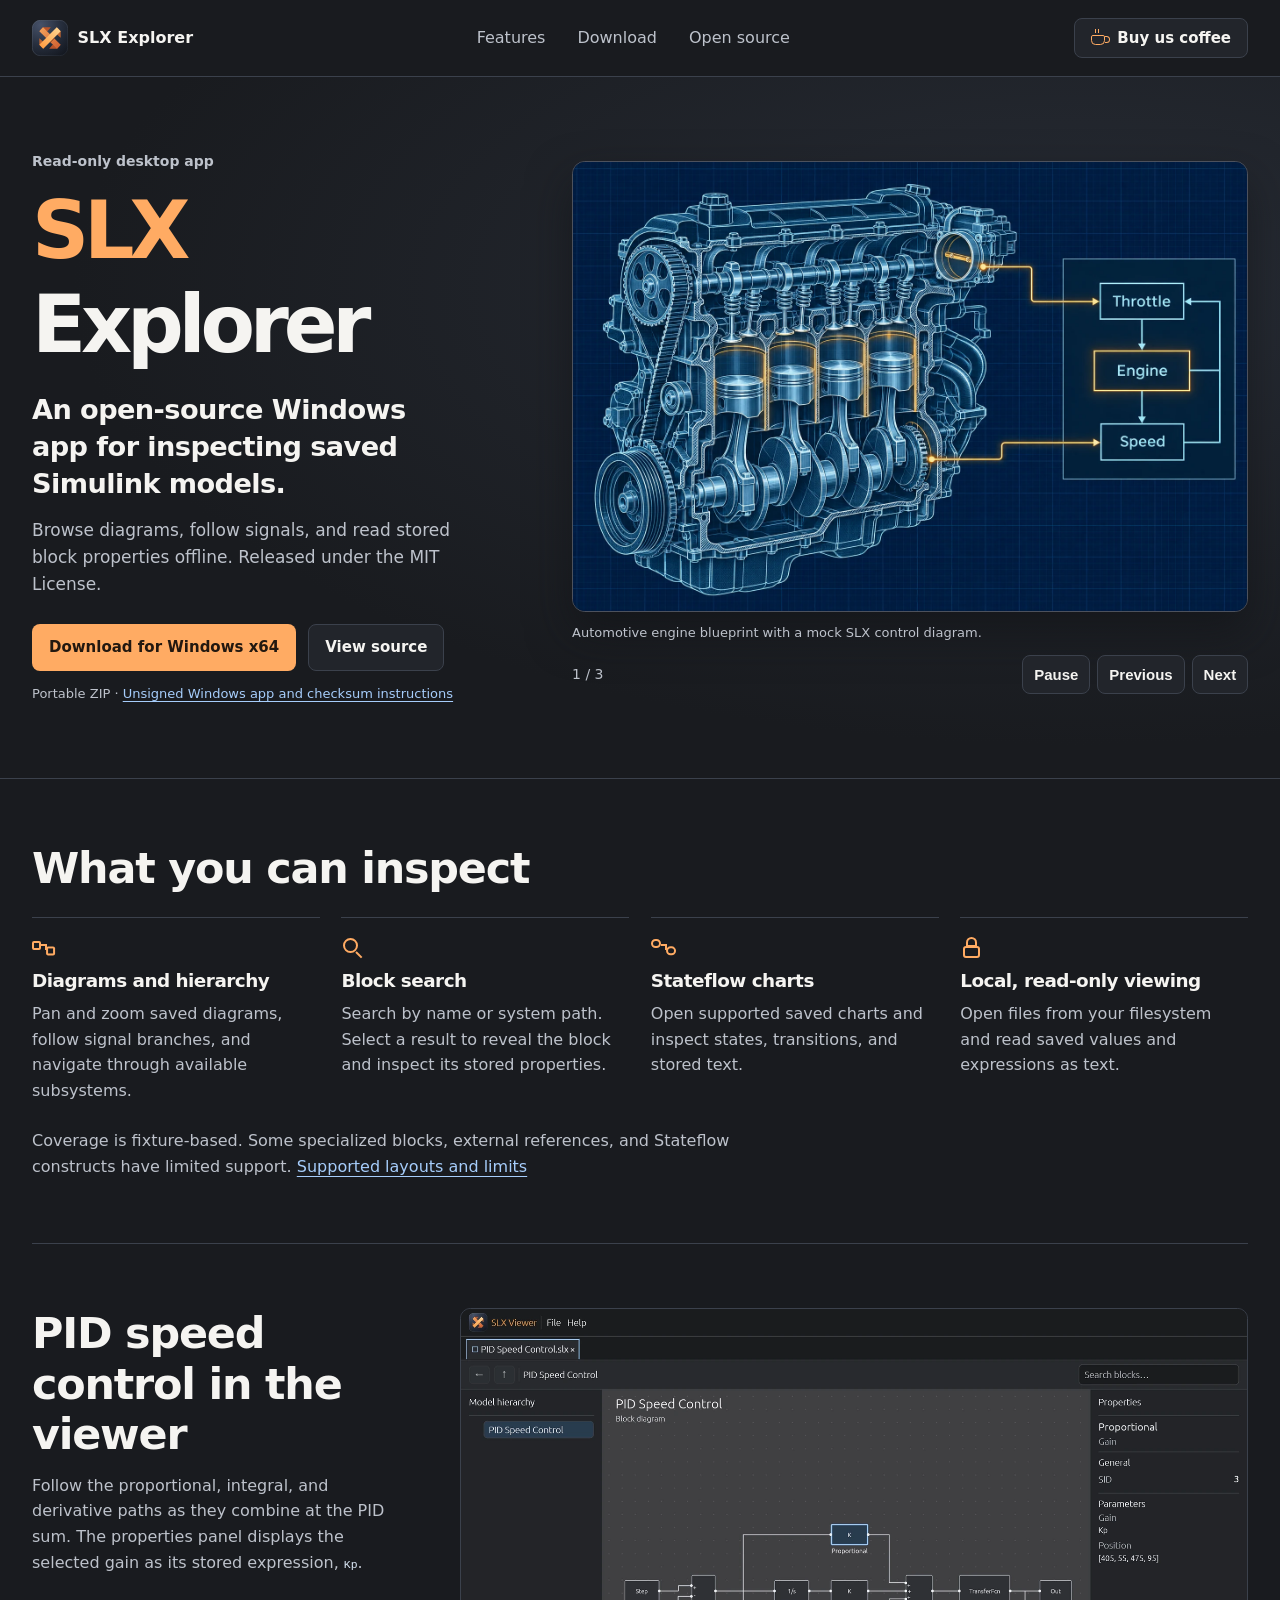
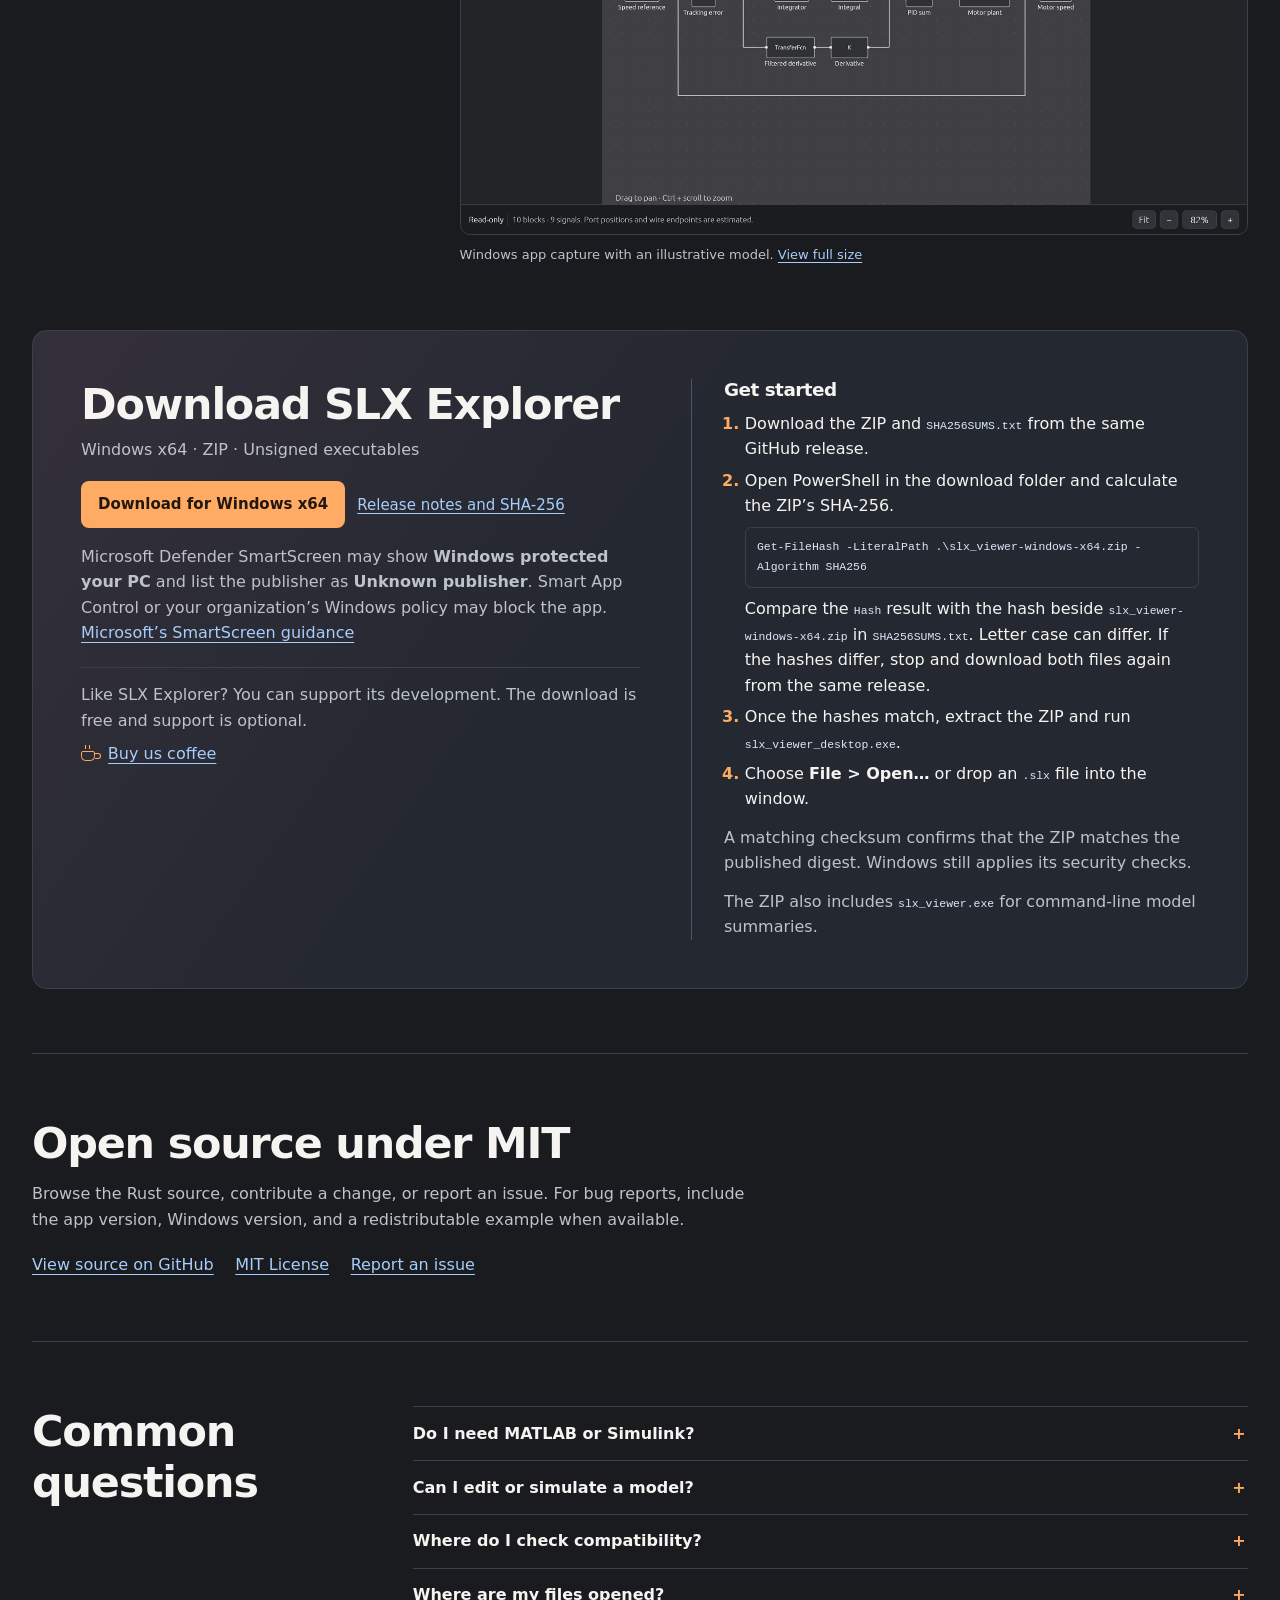
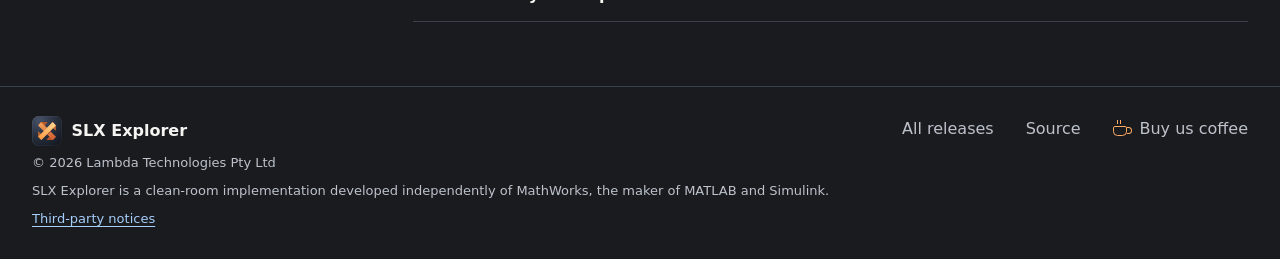
==== commit 7179e5df: "Rebrand website as SLX Explorer" ====
--- a/website/public/index.html
+++ b/website/public/index.html
@@ -4,13 +4,14 @@
   <meta charset="utf-8">
   <meta name="viewport" content="width=device-width, initial-scale=1">
   <meta name="theme-color" content="#191b1f">
-  <meta name="description" content="Inspect saved Simulink SLX models on Windows. Browse diagrams, follow signals, and read block properties offline with the open-source SLX Viewer.">
+  <meta name="description" content="Inspect saved Simulink SLX models on Windows. Browse diagrams, follow signals, and read block properties offline with the open-source SLX Explorer.">
   <meta property="og:type" content="website">
-  <meta property="og:title" content="SLX Viewer — Offline Simulink model viewer">
+  <meta property="og:site_name" content="SLX Explorer">
+  <meta property="og:title" content="SLX Explorer — Offline Simulink model viewer">
   <meta property="og:description" content="Open and inspect saved Simulink SLX models on Windows with a free, read-only desktop viewer.">
   <meta property="og:image" content="https://slxviewer-website.vercel.app/assets/hero-engine.webp">
   <meta property="og:image:alt" content="An engine blueprint beside an illustrative SLX control diagram.">
-  <title>SLX Viewer — Offline Simulink model viewer</title>
+  <title>SLX Explorer — Offline Simulink model viewer</title>
   <link rel="icon" href="assets/slx-viewer-logo.svg" type="image/svg+xml">
   <link rel="stylesheet" href="styles.css">
   <script src="hero-slides.js" defer></script>
@@ -21,7 +22,7 @@
     <div class="wrap header-inner">
       <a class="brand" href="#top">
         <img src="assets/slx-viewer-logo.svg" width="36" height="36" alt="">
-        <span>SLX Viewer</span>
+        <span>SLX Explorer</span>
       </a>
       <nav aria-label="Main navigation">
         <a href="#features">Features</a>
@@ -37,12 +38,12 @@
       <div class="wrap hero-inner">
         <div class="hero-copy">
           <p class="platform">Read-only desktop app</p>
-          <h1 id="hero-title"><span>SLX</span> Viewer</h1>
+          <h1 id="hero-title"><span>SLX</span> Explorer</h1>
           <p class="hero-lead">An open-source Windows app for inspecting saved Simulink models.</p>
           <p class="hero-description">Browse diagrams, follow signals, and read stored block properties offline. Released under the MIT License.</p>
           <div class="actions">
-            <a class="button button-primary" href="https://github.com/Ala-Ismail/slx_viewer/releases/latest/download/slx_viewer-windows-x64.zip">Download for Windows x64</a>
-            <a class="button button-secondary" href="https://github.com/Ala-Ismail/slx_viewer">View source</a>
+            <a class="button button-primary" href="https://github.com/Ala-Ismail/slx_explorer/releases/latest/download/slx_viewer-windows-x64.zip">Download for Windows x64</a>
+            <a class="button button-secondary" href="https://github.com/Ala-Ismail/slx_explorer">View source</a>
           </div>
           <p class="download-note">Portable ZIP · <a href="#verify-download">Unsigned Windows app and checksum instructions</a></p>
         </div>
@@ -96,7 +97,7 @@
           <p>Open files from your filesystem and read saved values and expressions as text.</p>
         </article>
       </div>
-      <p class="compatibility">Coverage is fixture-based. Some specialized blocks, external references, and Stateflow constructs have limited support. <a href="https://github.com/Ala-Ismail/slx_viewer#14-supported-layouts-and-limits">Supported layouts and limits</a></p>
+      <p class="compatibility">Coverage is fixture-based. Some specialized blocks, external references, and Stateflow constructs have limited support. <a href="https://github.com/Ala-Ismail/slx_explorer#14-supported-layouts-and-limits">Supported layouts and limits</a></p>
     </section>
 
     <section class="wrap section model-preview" aria-labelledby="pid-title">
@@ -105,7 +106,7 @@
         <p>Follow the proportional, integral, and derivative paths as they combine at the PID sum. The properties panel displays the selected gain as its stored expression, <code>Kp</code>.</p>
       </div>
       <figure class="model-capture">
-        <img src="assets/pid-control-capture.webp" width="1536" height="1024" alt="SLX Viewer with an illustrative closed-loop PID diagram. Proportional, integral, and derivative branches feed a motor plant. The selected proportional gain is Kp." loading="lazy" decoding="async">
+        <img src="assets/pid-control-capture.webp" width="1536" height="1024" alt="Desktop app showing an illustrative closed-loop PID diagram. Proportional, integral, and derivative branches feed a motor plant. The selected proportional gain is Kp." loading="lazy" decoding="async">
         <figcaption>Windows app capture with an illustrative model. <a href="assets/pid-control-capture.webp">View full size</a></figcaption>
       </figure>
     </section>
@@ -113,15 +114,15 @@
     <section class="wrap section download-section" id="download" aria-labelledby="download-title">
       <div class="download-panel">
         <div>
-          <h2 id="download-title">Download SLX Viewer</h2>
+          <h2 id="download-title">Download SLX Explorer</h2>
           <p class="package-label">Windows x64 · ZIP · Unsigned executables</p>
           <div class="actions download-actions">
-            <a class="button button-primary" href="https://github.com/Ala-Ismail/slx_viewer/releases/latest/download/slx_viewer-windows-x64.zip">Download for Windows x64</a>
-            <a class="text-link" href="https://github.com/Ala-Ismail/slx_viewer/releases/latest">Release notes and SHA-256</a>
+            <a class="button button-primary" href="https://github.com/Ala-Ismail/slx_explorer/releases/latest/download/slx_viewer-windows-x64.zip">Download for Windows x64</a>
+            <a class="text-link" href="https://github.com/Ala-Ismail/slx_explorer/releases/latest">Release notes and SHA-256</a>
           </div>
           <p class="windows-warning">Microsoft Defender SmartScreen may show <strong>Windows protected your PC</strong> and list the publisher as <strong>Unknown publisher</strong>. Smart App Control or your organization’s Windows policy may block the app. <a href="https://learn.microsoft.com/windows/apps/package-and-deploy/smartscreen-reputation">Microsoft’s SmartScreen guidance</a></p>
           <div class="download-support">
-            <p>Like SLX Viewer? You can support its development. The download is free and support is optional.</p>
+            <p>Like SLX Explorer? You can support its development. The download is free and support is optional.</p>
             <a class="coffee-button" href="https://www.paypal.com/paypalme/12dazapp"><span class="cup" aria-hidden="true"></span>Buy us coffee</a>
           </div>
         </div>
@@ -147,9 +148,9 @@
       <h2 id="source-title">Open source under MIT</h2>
       <p>Browse the Rust source, contribute a change, or report an issue. For bug reports, include the app version, Windows version, and a redistributable example when available.</p>
       <div class="project-links">
-        <a href="https://github.com/Ala-Ismail/slx_viewer">View source on GitHub</a>
-        <a href="https://github.com/Ala-Ismail/slx_viewer/blob/main/LICENSE">MIT License</a>
-        <a href="https://github.com/Ala-Ismail/slx_viewer/issues">Report an issue</a>
+        <a href="https://github.com/Ala-Ismail/slx_explorer">View source on GitHub</a>
+        <a href="https://github.com/Ala-Ismail/slx_explorer/blob/main/LICENSE">MIT License</a>
+        <a href="https://github.com/Ala-Ismail/slx_explorer/issues">Report an issue</a>
       </div>
     </section>
 
@@ -162,11 +163,11 @@
         </details>
         <details>
           <summary>Can I edit or simulate a model?</summary>
-          <p>SLX Viewer provides read-only inspection of saved diagrams, signals, and properties.</p>
+          <p>SLX Explorer provides read-only inspection of saved diagrams, signals, and properties.</p>
         </details>
         <details>
           <summary>Where do I check compatibility?</summary>
-          <p>See the <a href="https://github.com/Ala-Ismail/slx_viewer#14-supported-layouts-and-limits">supported layouts and limits</a> and the <a href="https://github.com/Ala-Ismail/slx_viewer/blob/main/tests/fixtures/README.md">fixture manifest</a>.</p>
+          <p>See the <a href="https://github.com/Ala-Ismail/slx_explorer#14-supported-layouts-and-limits">supported layouts and limits</a> and the <a href="https://github.com/Ala-Ismail/slx_explorer/blob/main/tests/fixtures/README.md">fixture manifest</a>.</p>
         </details>
         <details>
           <summary>Where are my files opened?</summary>
@@ -181,15 +182,15 @@
       <div>
         <a class="brand" href="#top">
           <img src="assets/slx-viewer-logo.svg" width="30" height="30" loading="lazy" alt="">
-          <span>SLX Viewer</span>
+          <span>SLX Explorer</span>
         </a>
         <p>© 2026 Lambda Technologies Pty Ltd</p>
-        <p>SLX Viewer is a clean-room implementation developed independently of MathWorks, the maker of MATLAB and Simulink.</p>
-        <p><a href="https://github.com/Ala-Ismail/slx_viewer/blob/main/THIRD_PARTY_NOTICES.txt">Third-party notices</a></p>
+        <p>SLX Explorer is a clean-room implementation developed independently of MathWorks, the maker of MATLAB and Simulink.</p>
+        <p><a href="https://github.com/Ala-Ismail/slx_explorer/blob/main/THIRD_PARTY_NOTICES.txt">Third-party notices</a></p>
       </div>
       <nav aria-label="Footer navigation">
-        <a href="https://github.com/Ala-Ismail/slx_viewer/releases">All releases</a>
-        <a href="https://github.com/Ala-Ismail/slx_viewer">Source</a>
+        <a href="https://github.com/Ala-Ismail/slx_explorer/releases">All releases</a>
+        <a href="https://github.com/Ala-Ismail/slx_explorer">Source</a>
         <a class="coffee-button" href="https://www.paypal.com/paypalme/12dazapp"><span class="cup" aria-hidden="true"></span>Buy us coffee</a>
       </nav>
     </div>
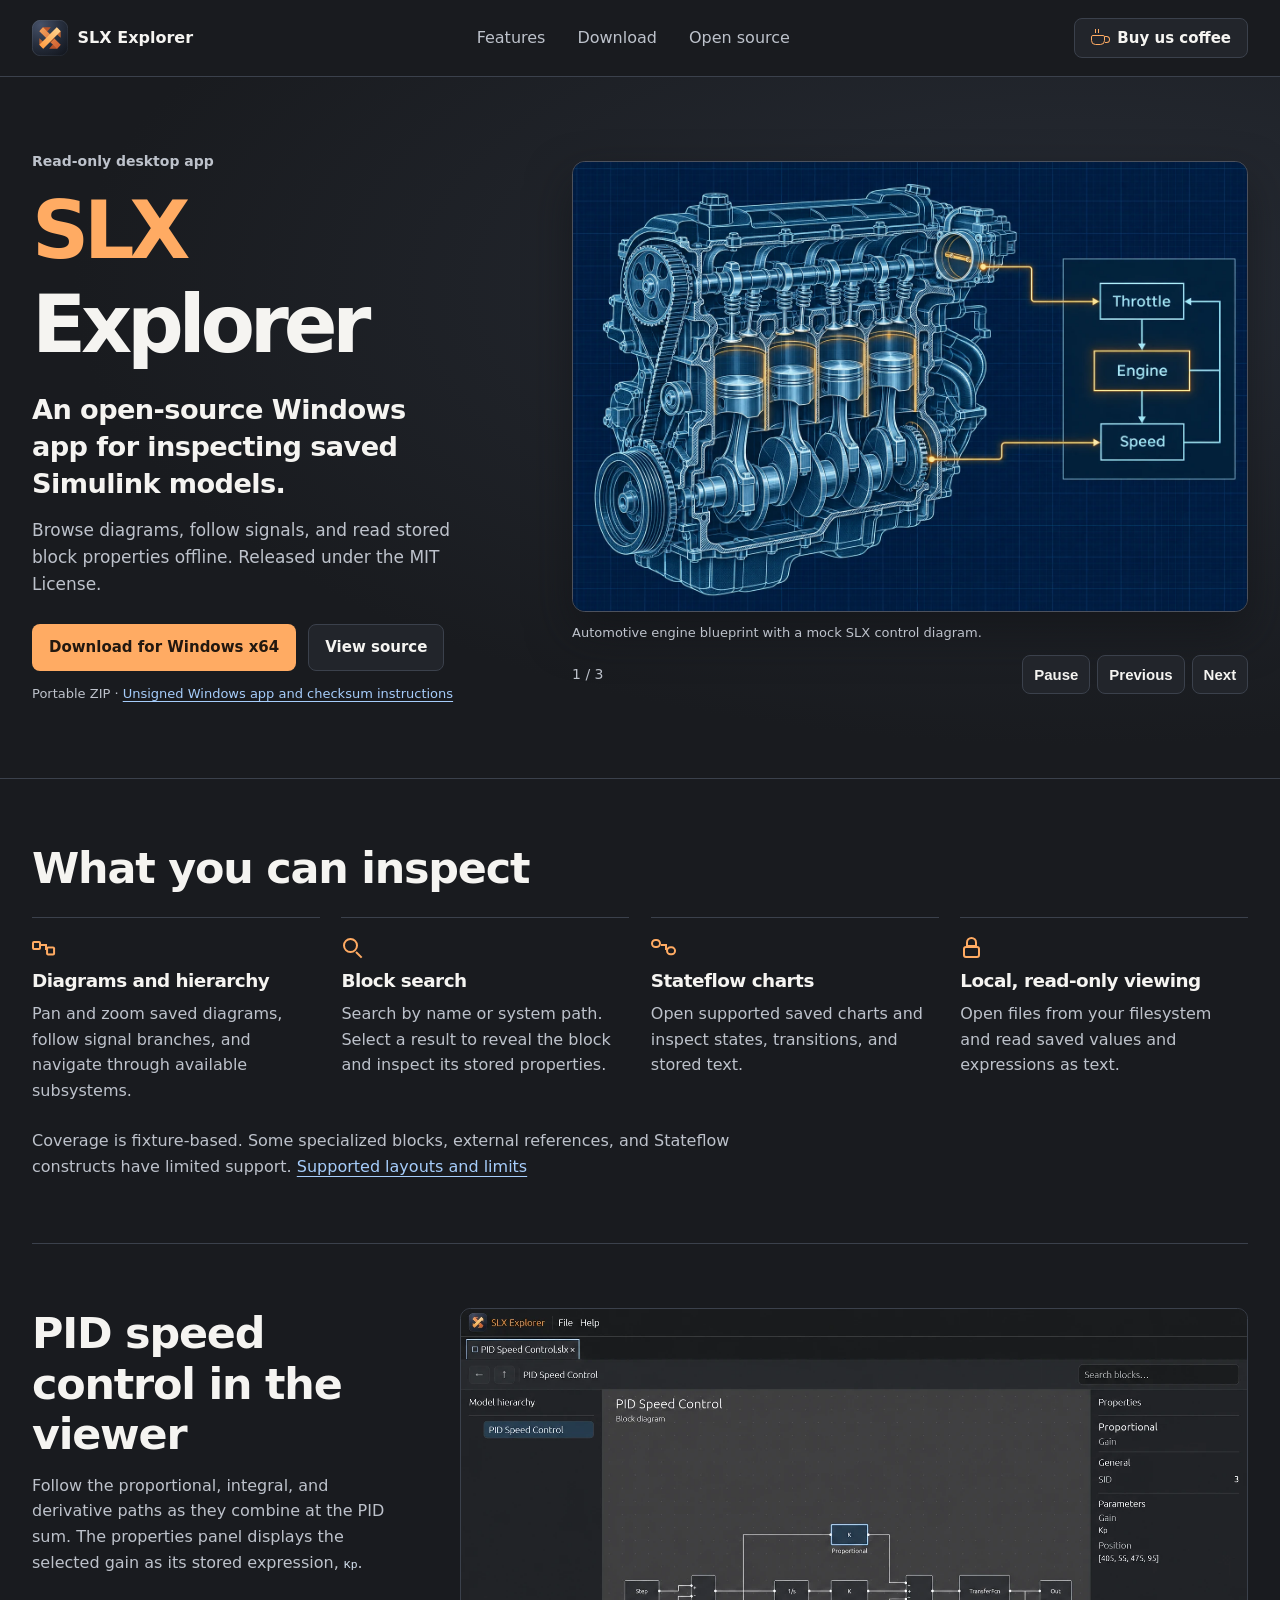
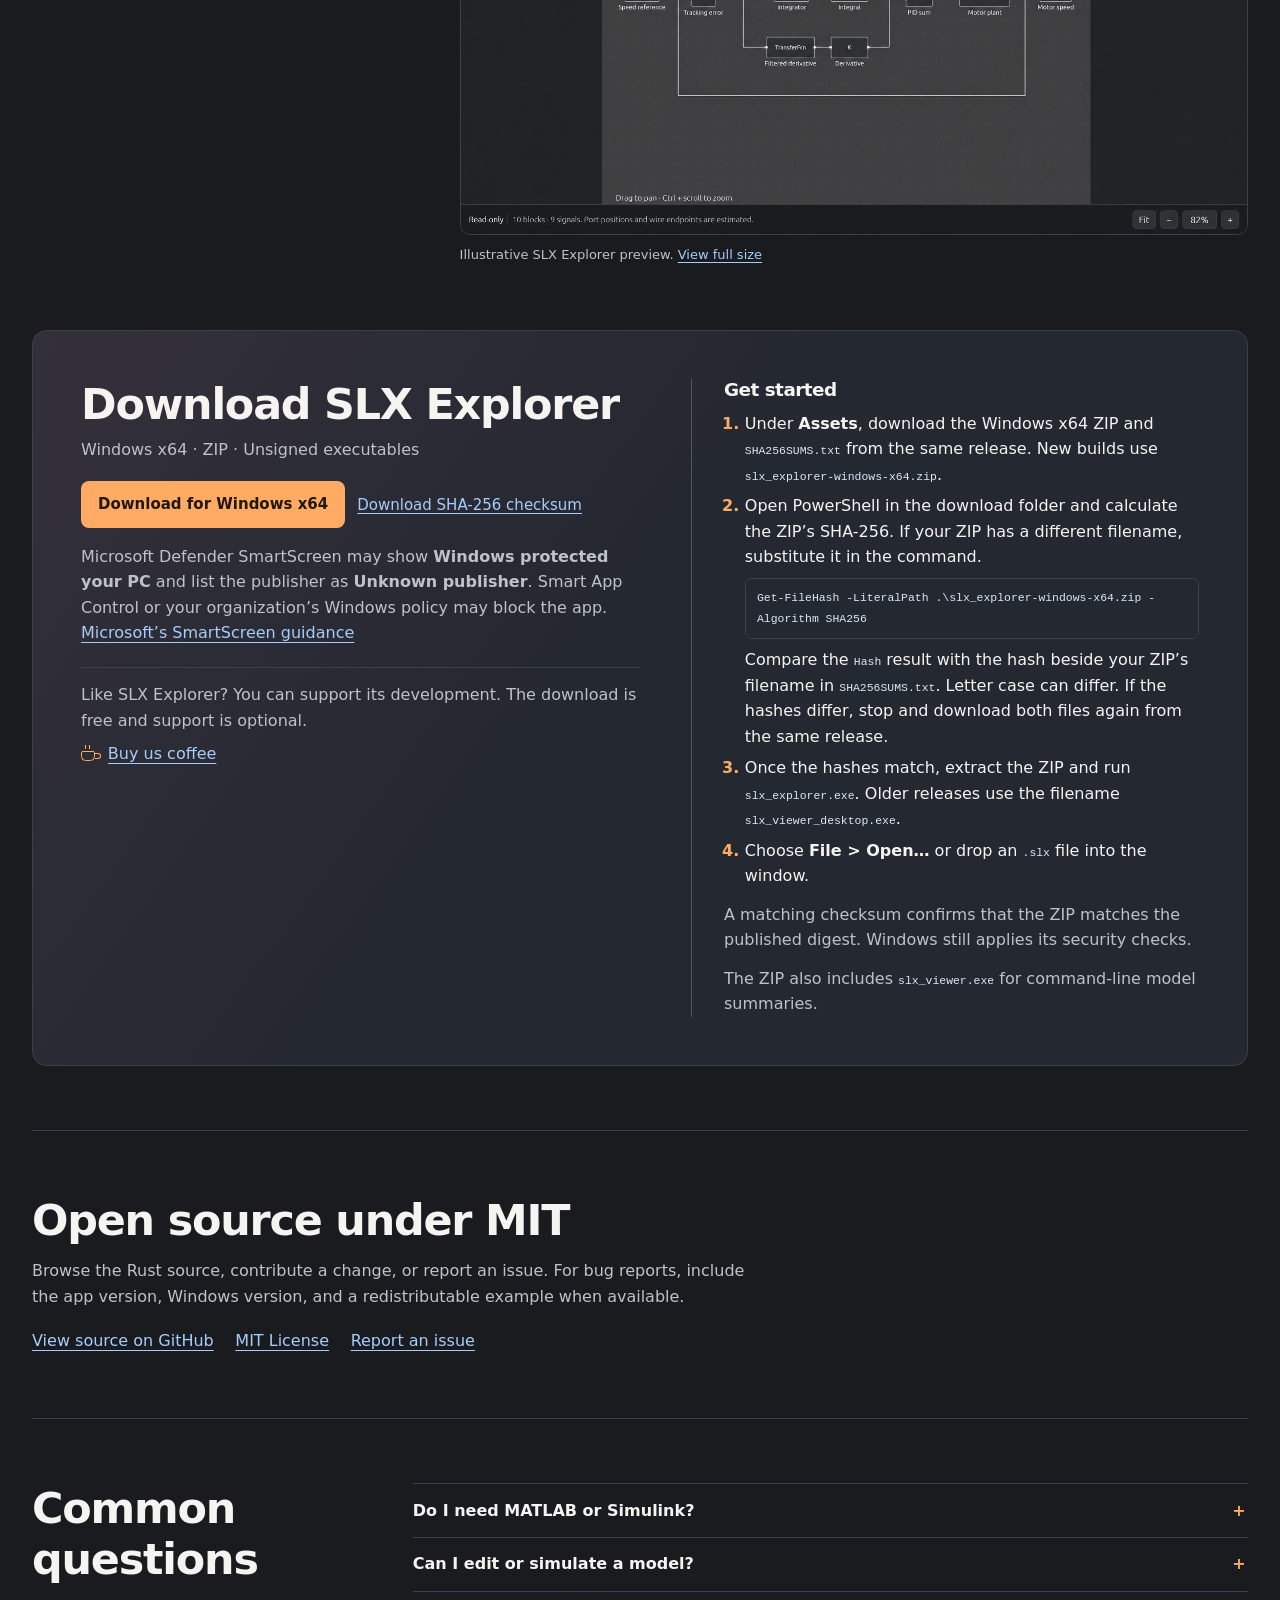
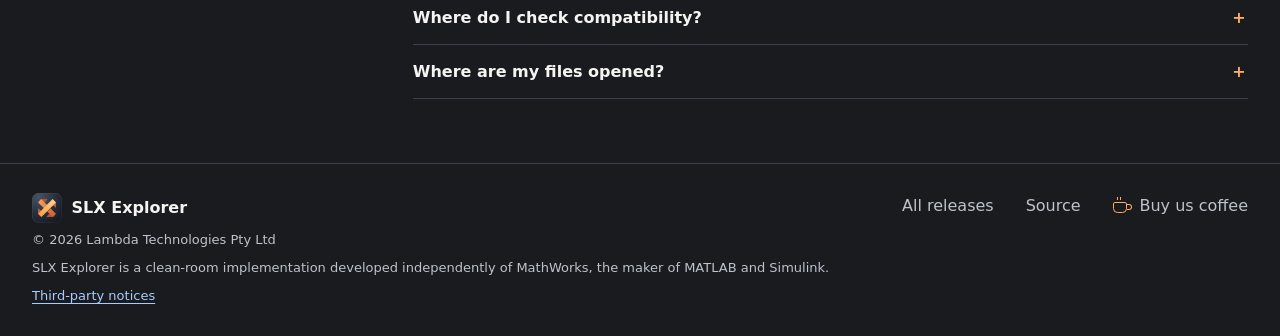
==== commit b49f662d: "Rename desktop target and Windows package to SLX Explorer" ====
--- a/website/public/index.html
+++ b/website/public/index.html
@@ -42,7 +42,7 @@
           <p class="hero-lead">An open-source Windows app for inspecting saved Simulink models.</p>
           <p class="hero-description">Browse diagrams, follow signals, and read stored block properties offline. Released under the MIT License.</p>
           <div class="actions">
-            <a class="button button-primary" href="https://github.com/Ala-Ismail/slx_explorer/releases/latest/download/slx_viewer-windows-x64.zip">Download for Windows x64</a>
+            <a class="button button-primary" href="https://github.com/Ala-Ismail/slx_explorer/releases/latest">Download for Windows x64</a>
             <a class="button button-secondary" href="https://github.com/Ala-Ismail/slx_explorer">View source</a>
           </div>
           <p class="download-note">Portable ZIP · <a href="#verify-download">Unsigned Windows app and checksum instructions</a></p>
@@ -106,8 +106,8 @@
         <p>Follow the proportional, integral, and derivative paths as they combine at the PID sum. The properties panel displays the selected gain as its stored expression, <code>Kp</code>.</p>
       </div>
       <figure class="model-capture">
-        <img src="assets/pid-control-capture.webp" width="1536" height="1024" alt="Desktop app showing an illustrative closed-loop PID diagram. Proportional, integral, and derivative branches feed a motor plant. The selected proportional gain is Kp." loading="lazy" decoding="async">
-        <figcaption>Windows app capture with an illustrative model. <a href="assets/pid-control-capture.webp">View full size</a></figcaption>
+        <img src="assets/pid-control-preview.webp" width="1536" height="1024" alt="SLX Explorer preview showing a closed-loop PID diagram. Proportional, integral, and derivative branches feed a motor plant. The selected proportional gain is Kp." loading="lazy" decoding="async">
+        <figcaption>Illustrative SLX Explorer preview. <a href="assets/pid-control-preview.webp">View full size</a></figcaption>
       </figure>
     </section>
 
@@ -117,8 +117,8 @@
           <h2 id="download-title">Download SLX Explorer</h2>
           <p class="package-label">Windows x64 · ZIP · Unsigned executables</p>
           <div class="actions download-actions">
-            <a class="button button-primary" href="https://github.com/Ala-Ismail/slx_explorer/releases/latest/download/slx_viewer-windows-x64.zip">Download for Windows x64</a>
-            <a class="text-link" href="https://github.com/Ala-Ismail/slx_explorer/releases/latest">Release notes and SHA-256</a>
+            <a class="button button-primary" href="https://github.com/Ala-Ismail/slx_explorer/releases/latest">Download for Windows x64</a>
+            <a class="text-link" href="https://github.com/Ala-Ismail/slx_explorer/releases/latest/download/SHA256SUMS.txt">Download SHA-256 checksum</a>
           </div>
           <p class="windows-warning">Microsoft Defender SmartScreen may show <strong>Windows protected your PC</strong> and list the publisher as <strong>Unknown publisher</strong>. Smart App Control or your organization’s Windows policy may block the app. <a href="https://learn.microsoft.com/windows/apps/package-and-deploy/smartscreen-reputation">Microsoft’s SmartScreen guidance</a></p>
           <div class="download-support">
@@ -129,13 +129,13 @@
         <div class="setup">
           <h3>Get started</h3>
           <ol>
-            <li>Download the ZIP and <code>SHA256SUMS.txt</code> from the same GitHub release.</li>
+            <li>Under <strong>Assets</strong>, download the Windows x64 ZIP and <code>SHA256SUMS.txt</code> from the same release. New builds use <code>slx_explorer-windows-x64.zip</code>.</li>
             <li id="verify-download">
-              Open PowerShell in the download folder and calculate the ZIP’s SHA-256.
-              <pre><code>Get-FileHash -LiteralPath .\slx_viewer-windows-x64.zip -Algorithm SHA256</code></pre>
-              Compare the <code>Hash</code> result with the hash beside <code>slx_viewer-windows-x64.zip</code> in <code>SHA256SUMS.txt</code>. Letter case can differ. If the hashes differ, stop and download both files again from the same release.
+              Open PowerShell in the download folder and calculate the ZIP’s SHA-256. If your ZIP has a different filename, substitute it in the command.
+              <pre><code>Get-FileHash -LiteralPath .\slx_explorer-windows-x64.zip -Algorithm SHA256</code></pre>
+              Compare the <code>Hash</code> result with the hash beside your ZIP’s filename in <code>SHA256SUMS.txt</code>. Letter case can differ. If the hashes differ, stop and download both files again from the same release.
             </li>
-            <li>Once the hashes match, extract the ZIP and run <code>slx_viewer_desktop.exe</code>.</li>
+            <li>Once the hashes match, extract the ZIP and run <code>slx_explorer.exe</code>. Older releases use the filename <code>slx_viewer_desktop.exe</code>.</li>
             <li>Choose <strong>File &gt; Open…</strong> or drop an <code>.slx</code> file into the window.</li>
           </ol>
           <p class="checksum-note">A matching checksum confirms that the ZIP matches the published digest. Windows still applies its security checks.</p>
